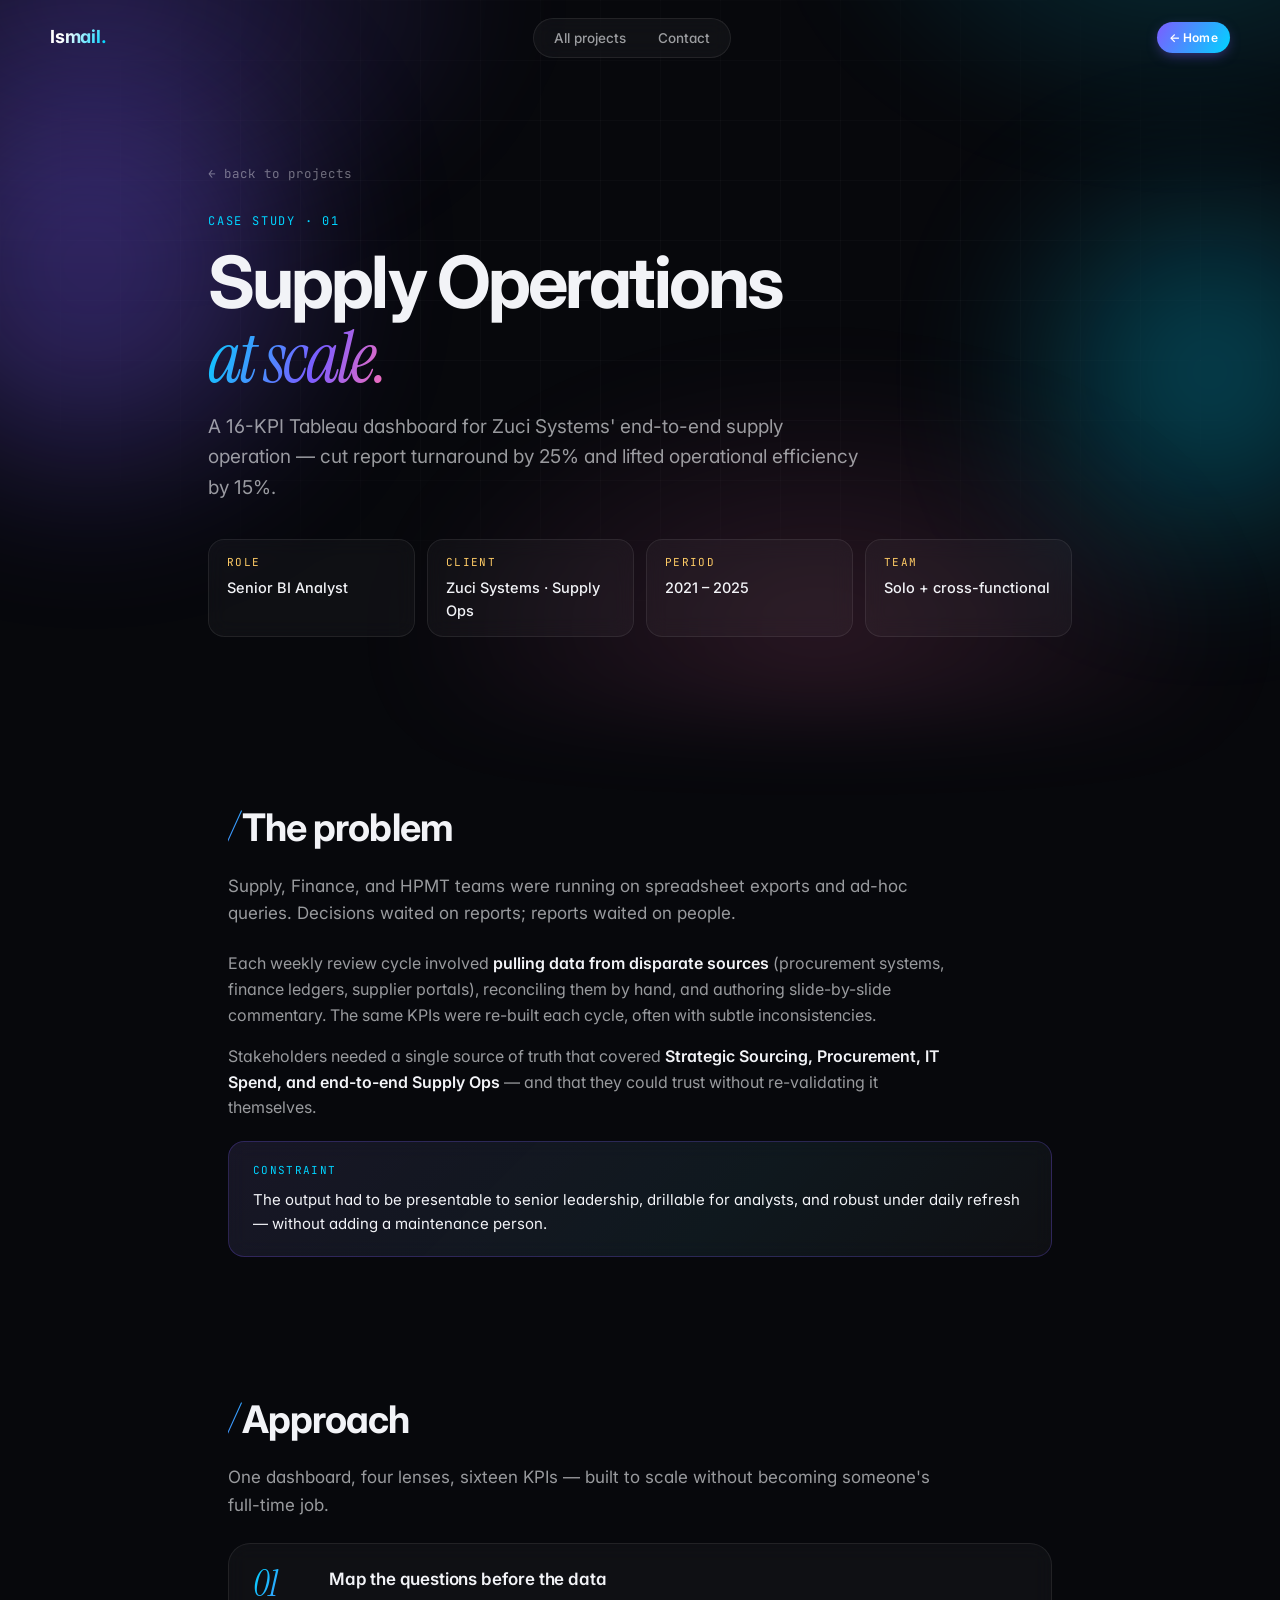
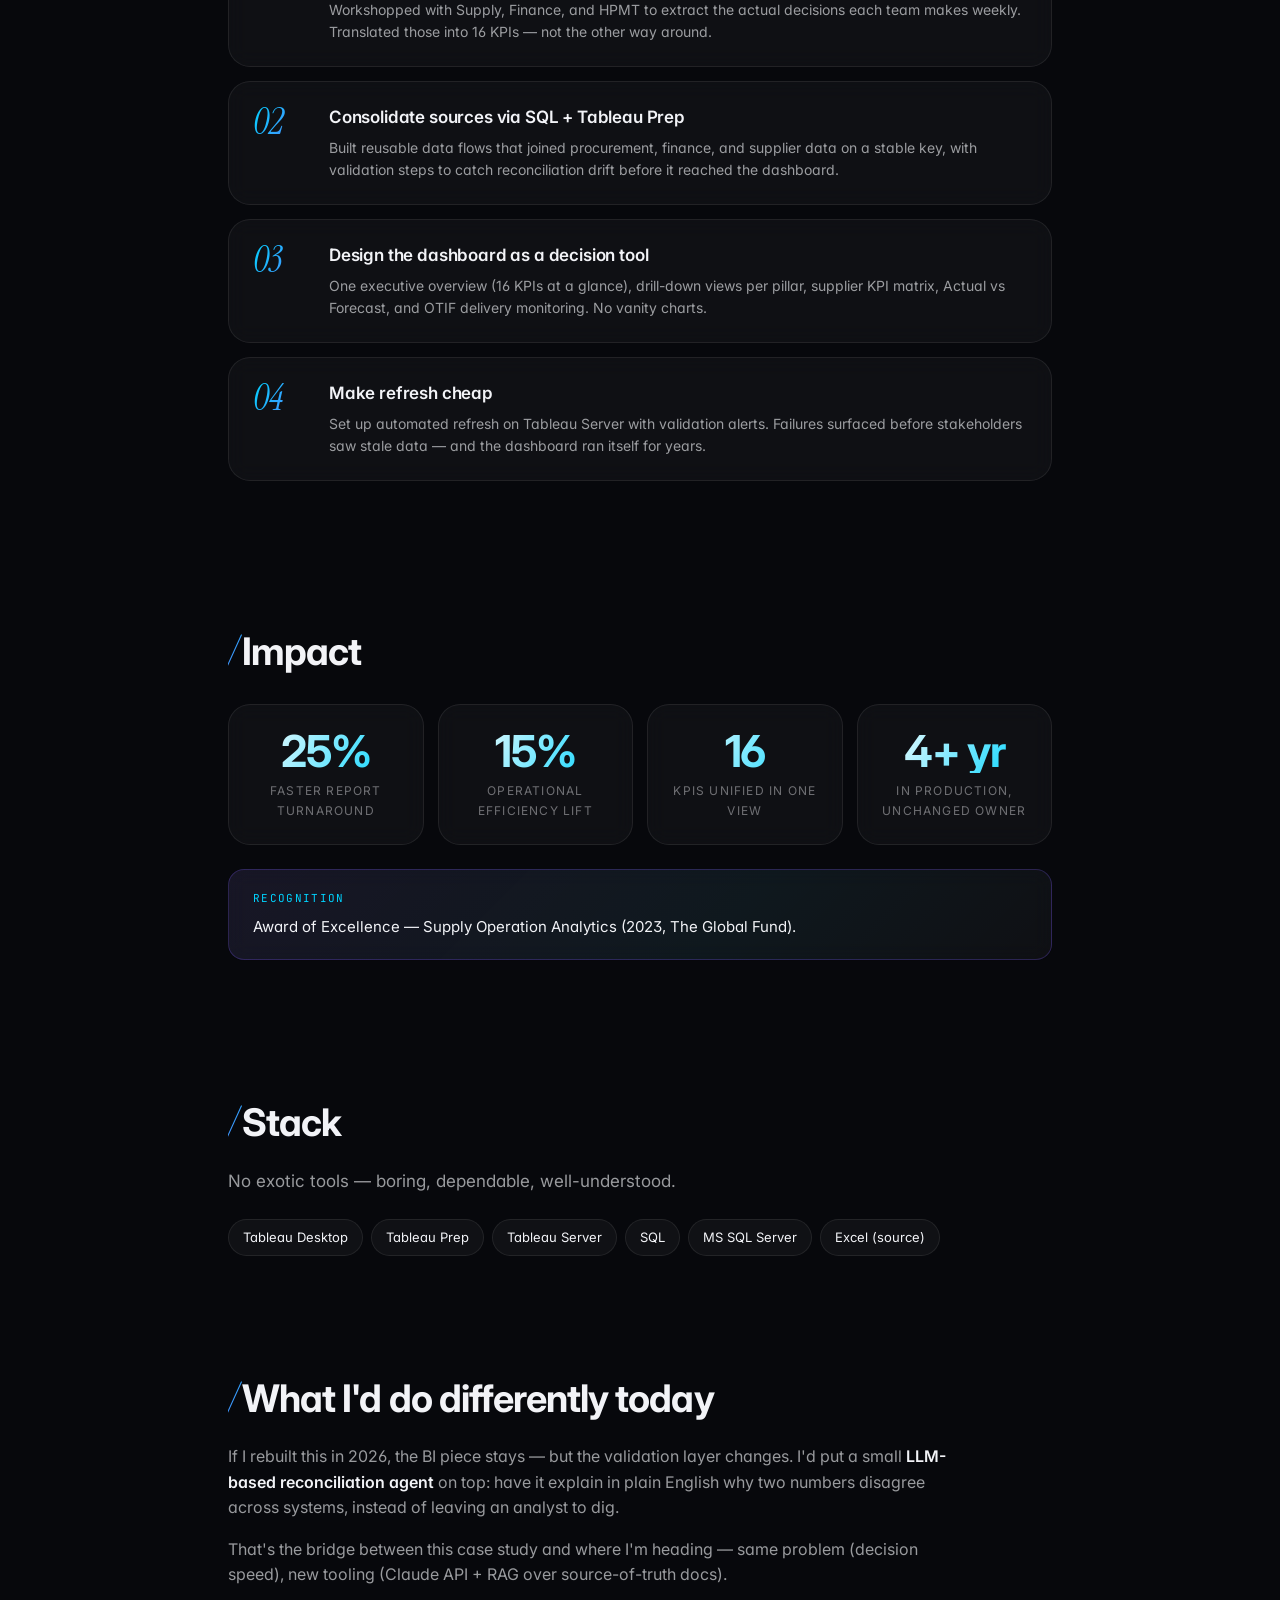
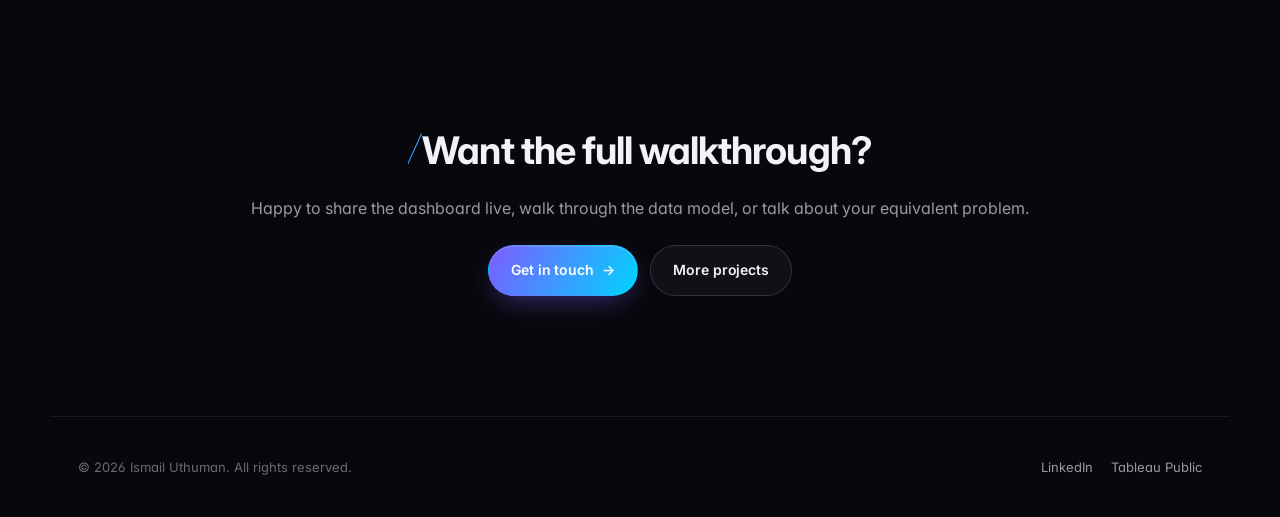
==== case-supply-operations.html @ f7cd4d57 "Reposition as AI Analytics Engineer; add desktop view, AI chat, case study - Dark glass + gradient m" ====
<!DOCTYPE html>
<html lang="en">
<head>
  <meta charset="UTF-8" />
  <meta name="viewport" content="width=device-width, initial-scale=1.0" />
  <title>Case Study — Supply Operations Dashboard · Ismail Uthuman</title>
  <meta name="description" content="How I built a 16-KPI supply operations dashboard that cut report turnaround 25% and lifted operational efficiency 15%." />
  <meta name="theme-color" content="#07080C" />
  <meta property="og:title" content="Case Study — Supply Operations Dashboard" />
  <meta property="og:description" content="16 KPIs · 25% faster reporting · 15% efficiency gain. Tableau + SQL deep dive." />
  <meta property="og:image" content="assets/og.png" />
  <meta name="twitter:card" content="summary_large_image" />
  <meta name="twitter:image" content="assets/og.png" />
  <link rel="preconnect" href="https://fonts.googleapis.com" />
  <link rel="preconnect" href="https://fonts.gstatic.com" crossorigin />
  <link href="https://fonts.googleapis.com/css2?family=Inter:wght@400;500;600;700;800&family=Instrument+Serif:ital@0;1&family=JetBrains+Mono:wght@400;500;600&display=swap" rel="stylesheet" />
  <link rel="stylesheet" href="css/style.css?v=13" />
  <style>
    /* Case-study-specific */
    .cs-hero {
      padding: 160px 28px 80px;
      position: relative;
      overflow: hidden;
    }
    .cs-hero .container { max-width: 920px; }
    .cs-back {
      display: inline-flex; align-items: center; gap: 8px;
      font-family: var(--font-mono);
      font-size: 12.5px;
      color: var(--text-dim);
      margin-bottom: 28px;
      transition: color .2s;
    }
    .cs-back:hover { color: var(--text); }
    .cs-eyebrow {
      font-family: var(--font-mono);
      font-size: 12px;
      color: var(--grad-2);
      letter-spacing: 0.15em;
      text-transform: uppercase;
      margin-bottom: 14px;
    }
    .cs-title {
      font-size: clamp(40px, 6.5vw, 72px);
      font-weight: 700;
      letter-spacing: -0.04em;
      line-height: 1.02;
      margin-bottom: 18px;
    }
    .cs-title .cs-italic {
      font-family: var(--font-display);
      font-style: italic;
      font-weight: 400;
      background: linear-gradient(110deg, var(--grad-2), var(--grad-1) 60%, var(--grad-3));
      -webkit-background-clip: text; background-clip: text;
      color: transparent;
    }
    .cs-tagline {
      font-size: 19px;
      color: var(--text-muted);
      max-width: 660px;
      margin-bottom: 36px;
    }
    .cs-meta {
      display: grid;
      grid-template-columns: repeat(auto-fit, minmax(180px, 1fr));
      gap: 12px;
      margin-bottom: 24px;
    }
    .cs-meta-cell {
      padding: 14px 18px;
      border-radius: var(--r-md);
      background: var(--surface);
      border: 1px solid var(--border);
      backdrop-filter: blur(10px);
    }
    .cs-meta-cell .k {
      font-family: var(--font-mono);
      font-size: 11px;
      color: var(--syn-hash);
      text-transform: uppercase;
      letter-spacing: 0.12em;
      margin-bottom: 4px;
    }
    .cs-meta-cell .v {
      font-size: 14.5px;
      color: var(--text);
      font-weight: 500;
    }

    .cs-section { padding: 56px 0; position: relative; }
    .cs-section .container { max-width: 880px; }

    .cs-h {
      font-size: clamp(26px, 3.5vw, 38px);
      font-weight: 700;
      letter-spacing: -0.025em;
      margin-bottom: 14px;
    }
    .cs-h::before {
      content: "/ ";
      font-family: var(--font-display);
      font-style: italic;
      font-weight: 400;
      background: linear-gradient(120deg, var(--grad-2), var(--grad-1));
      -webkit-background-clip: text; background-clip: text;
      color: transparent;
    }
    .cs-lead {
      font-size: 17px;
      color: var(--text-muted);
      margin-bottom: 24px;
      max-width: 720px;
    }
    .cs-body p {
      font-size: 16px;
      color: var(--text-muted);
      margin-bottom: 16px;
      max-width: 720px;
    }
    .cs-body strong { color: var(--text); font-weight: 600; }

    .cs-callout {
      padding: 20px 24px;
      border-radius: var(--r-md);
      background:
        linear-gradient(135deg, rgba(124,92,255,0.08), rgba(0,212,255,0.04) 60%, transparent),
        var(--surface);
      border: 1px solid rgba(124,92,255,0.25);
      backdrop-filter: blur(10px);
      margin: 20px 0;
      font-size: 15px;
      color: var(--text);
    }
    .cs-callout .lbl {
      font-family: var(--font-mono);
      font-size: 11px;
      color: var(--grad-2);
      text-transform: uppercase;
      letter-spacing: 0.12em;
      margin-bottom: 8px;
      display: block;
    }

    .cs-steps { display: grid; gap: 14px; margin: 20px 0 28px; }
    .cs-step {
      display: grid;
      grid-template-columns: 56px 1fr;
      gap: 20px;
      padding: 22px 24px;
      border-radius: var(--r-lg);
      background: var(--surface);
      border: 1px solid var(--border);
      backdrop-filter: blur(10px);
    }
    .cs-step-num {
      font-family: var(--font-display);
      font-style: italic;
      font-size: 36px;
      line-height: 1;
      background: linear-gradient(120deg, var(--grad-2), var(--grad-1));
      -webkit-background-clip: text; background-clip: text;
      color: transparent;
      letter-spacing: -0.02em;
    }
    .cs-step h3 {
      font-size: 17px;
      font-weight: 600;
      letter-spacing: -0.01em;
      margin-bottom: 6px;
      color: var(--text);
    }
    .cs-step p {
      font-size: 14px;
      color: var(--text-muted);
      margin: 0;
    }

    .cs-impact {
      display: grid;
      grid-template-columns: repeat(auto-fit, minmax(180px, 1fr));
      gap: 14px;
      margin: 22px 0 8px;
    }
    .cs-impact-card {
      padding: 24px 22px;
      border-radius: var(--r-lg);
      background: var(--surface);
      border: 1px solid var(--border);
      backdrop-filter: blur(10px);
      text-align: center;
    }
    .cs-impact-num {
      font-size: 44px;
      font-weight: 700;
      letter-spacing: -0.03em;
      background: linear-gradient(120deg, #fff, var(--grad-2));
      -webkit-background-clip: text; background-clip: text;
      color: transparent;
      line-height: 1;
    }
    .cs-impact-label {
      font-size: 12px;
      color: var(--text-dim);
      text-transform: uppercase;
      letter-spacing: 0.1em;
      margin-top: 8px;
    }

    .cs-stack {
      display: flex; flex-wrap: wrap; gap: 8px;
      margin-top: 16px;
    }
    .cs-stack .tag {
      padding: 7px 14px;
      border-radius: 999px;
      background: rgba(255,255,255,0.04);
      border: 1px solid var(--border);
      font-size: 13px;
      color: var(--text);
    }

    .cs-cta {
      padding: 60px 0 120px;
      text-align: center;
    }
    .cs-cta .cs-h { margin-bottom: 14px; }
    .cs-cta p { color: var(--text-muted); margin-bottom: 24px; }
    .cs-cta .btn-row { display: inline-flex; gap: 12px; flex-wrap: wrap; justify-content: center; }

    /* placeholder note styling */
    .cs-note {
      font-family: var(--font-mono);
      font-size: 11.5px;
      color: var(--text-dim);
      padding: 8px 12px;
      border-left: 2px solid var(--syn-hash);
      background: rgba(255, 184, 107, 0.04);
      margin: 12px 0;
    }
    .cs-note::before { content: "// "; color: var(--syn-hash); }

    @media (max-width: 700px) {
      .cs-hero { padding: 120px 20px 60px; }
      .cs-step { grid-template-columns: 1fr; gap: 8px; }
      .cs-step-num { font-size: 28px; }
    }
  </style>
</head>
<body>

  <!-- NAV (slim, reused from main style) -->
  <header>
    <nav>
      <div class="logo">Ismail.</div>
      <ul class="nav-links">
        <li><a href="index.html#projects">All projects</a></li>
        <li><a href="index.html#contact">Contact</a></li>
      </ul>
      <div class="nav-right">
        <a class="lang-btn active" href="index.html" style="text-decoration:none;">← Home</a>
      </div>
    </nav>
  </header>

  <!-- HERO -->
  <section class="cs-hero">
    <div class="hero-orb hero-orb--1" style="top:10%; left:-100px; width:380px; height:380px; opacity:0.35;"></div>
    <div class="hero-orb hero-orb--2" style="top:30%; right:-80px; width:300px; height:300px; opacity:0.30;"></div>

    <div class="container">
      <a href="index.html#projects" class="cs-back">← back to projects</a>
      <div class="cs-eyebrow">Case Study · 01</div>
      <h1 class="cs-title">Supply Operations<br/><span class="cs-italic">at scale.</span></h1>
      <p class="cs-tagline">A 16-KPI Tableau dashboard for Zuci Systems' end-to-end supply operation — cut report turnaround by 25% and lifted operational efficiency by 15%.</p>

      <div class="cs-meta">
        <div class="cs-meta-cell"><div class="k">Role</div><div class="v">Senior BI Analyst</div></div>
        <div class="cs-meta-cell"><div class="k">Client</div><div class="v">Zuci Systems · Supply Ops</div></div>
        <div class="cs-meta-cell"><div class="k">Period</div><div class="v">2021 – 2025</div></div>
        <div class="cs-meta-cell"><div class="k">Team</div><div class="v">Solo + cross-functional</div></div>
      </div>
    </div>
  </section>

  <!-- CONTEXT -->
  <section class="cs-section">
    <div class="container">
      <h2 class="cs-h">The problem</h2>
      <p class="cs-lead">Supply, Finance, and HPMT teams were running on spreadsheet exports and ad-hoc queries. Decisions waited on reports; reports waited on people.</p>
      <div class="cs-body">
        <p>Each weekly review cycle involved <strong>pulling data from disparate sources</strong> (procurement systems, finance ledgers, supplier portals), reconciling them by hand, and authoring slide-by-slide commentary. The same KPIs were re-built each cycle, often with subtle inconsistencies.</p>
        <p>Stakeholders needed a single source of truth that covered <strong>Strategic Sourcing, Procurement, IT Spend, and end-to-end Supply Ops</strong> — and that they could trust without re-validating it themselves.</p>
        <div class="cs-callout">
          <span class="lbl">Constraint</span>
          The output had to be presentable to senior leadership, drillable for analysts, and robust under daily refresh — without adding a maintenance person.
        </div>
      </div>
    </div>
  </section>

  <!-- APPROACH -->
  <section class="cs-section">
    <div class="container">
      <h2 class="cs-h">Approach</h2>
      <p class="cs-lead">One dashboard, four lenses, sixteen KPIs — built to scale without becoming someone's full-time job.</p>

      <div class="cs-steps">
        <div class="cs-step">
          <div class="cs-step-num">01</div>
          <div>
            <h3>Map the questions before the data</h3>
            <p>Workshopped with Supply, Finance, and HPMT to extract the actual decisions each team makes weekly. Translated those into 16 KPIs — not the other way around.</p>
          </div>
        </div>
        <div class="cs-step">
          <div class="cs-step-num">02</div>
          <div>
            <h3>Consolidate sources via SQL + Tableau Prep</h3>
            <p>Built reusable data flows that joined procurement, finance, and supplier data on a stable key, with validation steps to catch reconciliation drift before it reached the dashboard.</p>
          </div>
        </div>
        <div class="cs-step">
          <div class="cs-step-num">03</div>
          <div>
            <h3>Design the dashboard as a decision tool</h3>
            <p>One executive overview (16 KPIs at a glance), drill-down views per pillar, supplier KPI matrix, Actual vs Forecast, and OTIF delivery monitoring. No vanity charts.</p>
          </div>
        </div>
        <div class="cs-step">
          <div class="cs-step-num">04</div>
          <div>
            <h3>Make refresh cheap</h3>
            <p>Set up automated refresh on Tableau Server with validation alerts. Failures surfaced before stakeholders saw stale data — and the dashboard ran itself for years.</p>
          </div>
        </div>
      </div>
    </div>
  </section>

  <!-- IMPACT -->
  <section class="cs-section">
    <div class="container">
      <h2 class="cs-h">Impact</h2>
      <div class="cs-impact">
        <div class="cs-impact-card">
          <div class="cs-impact-num">25%</div>
          <div class="cs-impact-label">Faster report turnaround</div>
        </div>
        <div class="cs-impact-card">
          <div class="cs-impact-num">15%</div>
          <div class="cs-impact-label">Operational efficiency lift</div>
        </div>
        <div class="cs-impact-card">
          <div class="cs-impact-num">16</div>
          <div class="cs-impact-label">KPIs unified in one view</div>
        </div>
        <div class="cs-impact-card">
          <div class="cs-impact-num">4+ yr</div>
          <div class="cs-impact-label">In production, unchanged owner</div>
        </div>
      </div>

      <div class="cs-callout" style="margin-top: 24px;">
        <span class="lbl">Recognition</span>
        Award of Excellence — Supply Operation Analytics (2023, The Global Fund).
      </div>
    </div>
  </section>

  <!-- STACK -->
  <section class="cs-section">
    <div class="container">
      <h2 class="cs-h">Stack</h2>
      <p class="cs-lead">No exotic tools — boring, dependable, well-understood.</p>
      <div class="cs-stack">
        <span class="tag">Tableau Desktop</span>
        <span class="tag">Tableau Prep</span>
        <span class="tag">Tableau Server</span>
        <span class="tag">SQL</span>
        <span class="tag">MS SQL Server</span>
        <span class="tag">Excel (source)</span>
      </div>
    </div>
  </section>

  <!-- REFLECTION -->
  <section class="cs-section">
    <div class="container">
      <h2 class="cs-h">What I'd do differently today</h2>
      <div class="cs-body">
        <p>If I rebuilt this in 2026, the BI piece stays — but the validation layer changes. I'd put a small <strong>LLM-based reconciliation agent</strong> on top: have it explain in plain English why two numbers disagree across systems, instead of leaving an analyst to dig.</p>
        <p>That's the bridge between this case study and where I'm heading — same problem (decision speed), new tooling (Claude API + RAG over source-of-truth docs).</p>
      </div>
    </div>
  </section>

  <!-- CTA -->
  <section class="cs-cta">
    <div class="container">
      <h2 class="cs-h">Want the full walkthrough?</h2>
      <p>Happy to share the dashboard live, walk through the data model, or talk about your equivalent problem.</p>
      <div class="btn-row">
        <a href="index.html#contact" class="btn">Get in touch <span class="btn-arrow">→</span></a>
        <a href="index.html#projects" class="btn btn-outline">More projects</a>
      </div>
    </div>
  </section>

  <footer>
    <p>© 2026 Ismail Uthuman. All rights reserved.</p>
    <div class="social-links">
      <a href="https://www.linkedin.com/in/isma96u/" target="_blank" rel="noopener">LinkedIn</a>
      <a href="https://public.tableau.com/app/profile/ismail4056" target="_blank" rel="noopener">Tableau Public</a>
    </div>
  </footer>

</body>
</html>
---- css/style.css ----
/* ============================================================
   Ismail Uthuman — Portfolio
   Dark glass + gradient mesh · premium · AI-focused
   ============================================================ */

:root {
  --font-mono: 'JetBrains Mono', ui-monospace, SFMono-Regular, Menlo, monospace;

  /* syntax */
  --syn-key:    #FFB86B;   /* commit, "key" */
  --syn-hash:   #FFCC66;   /* commit hash */
  --syn-branch: #7C5CFF;
  --syn-string: #6DE6B5;
  --syn-meta:   #00D4FF;
  --syn-punc:   rgba(242,243,247,0.45);

  /* surfaces */
  --bg:           #07080C;
  --bg-2:         #0B0D14;
  --surface:      rgba(255,255,255,0.035);
  --surface-2:    rgba(255,255,255,0.06);
  --border:       rgba(255,255,255,0.08);
  --border-2:     rgba(255,255,255,0.14);

  /* text */
  --text:         #F2F3F7;
  --text-muted:   rgba(242,243,247,0.62);
  --text-dim:     rgba(242,243,247,0.42);

  /* accents (AI gradient) */
  --grad-1:       #7C5CFF;
  --grad-2:       #00D4FF;
  --grad-3:       #FF6FB5;
  --accent:       #8B7BFF;
  --accent-soft:  rgba(139,123,255,0.16);

  /* shape */
  --r-sm: 10px;
  --r-md: 16px;
  --r-lg: 22px;
  --r-xl: 32px;

  --max: 1180px;

  --font-sans: 'Inter', system-ui, -apple-system, Segoe UI, Roboto, sans-serif;
  --font-display: 'Instrument Serif', 'Times New Roman', serif;

  --shadow-glow: 0 0 0 1px rgba(255,255,255,0.04), 0 30px 80px -30px rgba(124,92,255,0.25);
}

* { box-sizing: border-box; margin: 0; padding: 0; }

html { scroll-behavior: smooth; }

body {
  font-family: var(--font-sans);
  background: var(--bg);
  color: var(--text);
  line-height: 1.6;
  -webkit-font-smoothing: antialiased;
  -moz-osx-font-smoothing: grayscale;
  overflow-x: hidden;
  font-feature-settings: "cv11", "ss01";
}

/* page-wide gradient mesh background */
body::before {
  content: "";
  position: fixed; inset: -20% -20% auto -20%;
  height: 100vh;
  background:
    radial-gradient(40% 50% at 20% 20%, rgba(124,92,255,0.25), transparent 60%),
    radial-gradient(35% 45% at 80% 10%, rgba(0,212,255,0.18), transparent 60%),
    radial-gradient(40% 50% at 60% 90%, rgba(255,111,181,0.14), transparent 60%);
  filter: blur(40px);
  pointer-events: none;
  z-index: 0;
}

body::after {
  content: "";
  position: fixed; inset: 0;
  background-image:
    linear-gradient(rgba(255,255,255,0.025) 1px, transparent 1px),
    linear-gradient(90deg, rgba(255,255,255,0.025) 1px, transparent 1px);
  background-size: 60px 60px;
  mask-image: radial-gradient(ellipse 80% 60% at 50% 30%, #000 30%, transparent 75%);
  -webkit-mask-image: radial-gradient(ellipse 80% 60% at 50% 30%, #000 30%, transparent 75%);
  pointer-events: none;
  z-index: 0;
}

img { max-width: 100%; display: block; }
a { color: inherit; text-decoration: none; }

.container {
  max-width: var(--max);
  margin: 0 auto;
  padding: 0 28px;
  position: relative;
  z-index: 1;
}

/* ============================================================
   NAV
   ============================================================ */
header {
  position: fixed; top: 0; left: 0; right: 0;
  z-index: 100;
  padding: 18px 28px;
  transition: padding .25s ease, background .25s ease, backdrop-filter .25s ease;
}
header.scrolled {
  padding: 12px 28px;
  background: rgba(7,8,12,0.65);
  backdrop-filter: blur(14px) saturate(140%);
  -webkit-backdrop-filter: blur(14px) saturate(140%);
  border-bottom: 1px solid var(--border);
}

nav {
  max-width: var(--max);
  margin: 0 auto;
  display: flex; align-items: center; justify-content: space-between;
}

.logo {
  font-size: 18px;
  font-weight: 700;
  letter-spacing: -0.01em;
  background: linear-gradient(120deg, #fff 30%, var(--grad-2) 90%);
  -webkit-background-clip: text; background-clip: text;
  color: transparent;
}

.nav-links {
  list-style: none;
  display: flex; gap: 4px;
  background: rgba(255,255,255,0.04);
  border: 1px solid var(--border);
  border-radius: 999px;
  padding: 6px;
  backdrop-filter: blur(10px);
  -webkit-backdrop-filter: blur(10px);
}
.nav-links a {
  font-size: 13.5px;
  font-weight: 500;
  color: var(--text-muted);
  padding: 8px 14px;
  border-radius: 999px;
  transition: color .2s ease, background .2s ease;
}
.nav-links a:hover { color: var(--text); }
.nav-links a.active {
  color: var(--text);
  background: rgba(255,255,255,0.07);
}

.menu-toggle {
  display: none;
  background: transparent;
  border: 1px solid var(--border);
  color: var(--text);
  font-size: 18px;
  width: 40px; height: 40px;
  border-radius: 10px;
  cursor: pointer;
}

.nav-right {
  display: flex; align-items: center; gap: 10px;
}
.lang-toggle {
  display: inline-flex;
  padding: 4px;
  background: rgba(255,255,255,0.04);
  border: 1px solid var(--border);
  border-radius: 999px;
  backdrop-filter: blur(10px);
  -webkit-backdrop-filter: blur(10px);
}
.lang-btn {
  border: 0;
  background: transparent;
  color: var(--text-muted);
  font: inherit;
  font-size: 12px;
  font-weight: 600;
  letter-spacing: 0.02em;
  padding: 6px 12px;
  border-radius: 999px;
  cursor: pointer;
  transition: color .2s ease, background .2s ease;
}
.lang-btn:hover { color: var(--text); }
.lang-btn.active {
  color: #fff;
  background: linear-gradient(120deg, var(--grad-1), var(--grad-2));
  box-shadow: 0 4px 14px -4px rgba(124,92,255,0.6);
}
.lang-btn[lang="ta"] { font-size: 14px; }

html[lang="ta"] body {
  font-feature-settings: normal;
}
html[lang="ta"] #hero h1 {
  letter-spacing: -0.02em;
  line-height: 1.05;
}

/* ============================================================
   BUTTONS
   ============================================================ */
.btn {
  display: inline-flex; align-items: center; gap: 8px;
  padding: 13px 22px;
  border-radius: 999px;
  font-size: 14px;
  font-weight: 600;
  letter-spacing: -0.005em;
  cursor: pointer;
  border: 1px solid transparent;
  transition: transform .2s ease, box-shadow .25s ease, background .2s ease, border-color .2s ease;
  background: linear-gradient(120deg, var(--grad-1), var(--grad-2));
  color: #fff;
  box-shadow: 0 10px 30px -10px rgba(124,92,255,0.55), inset 0 1px 0 rgba(255,255,255,0.2);
}
.btn:hover {
  transform: translateY(-1px);
  box-shadow: 0 14px 40px -10px rgba(124,92,255,0.75), inset 0 1px 0 rgba(255,255,255,0.25);
}
.btn-arrow { transition: transform .2s ease; display: inline-block; }
.btn:hover .btn-arrow { transform: translateX(3px); }

.btn-outline {
  background: rgba(255,255,255,0.04);
  border: 1px solid var(--border-2);
  color: var(--text);
  box-shadow: none;
}
.btn-outline:hover {
  background: rgba(255,255,255,0.08);
  border-color: rgba(255,255,255,0.22);
}

.btn-sm { padding: 9px 14px; font-size: 12.5px; }

.btn-desktop {
  background:
    linear-gradient(135deg, rgba(124,92,255,0.10), rgba(0,212,255,0.06)),
    rgba(11,13,20,0.6);
  border: 1px solid rgba(124,92,255,0.35);
  color: var(--text);
  font-family: var(--font-mono);
  font-size: 12.5px;
  letter-spacing: 0;
  box-shadow: 0 10px 30px -14px rgba(124,92,255,0.5), inset 0 1px 0 rgba(255,255,255,0.08);
  position: relative;
}
.btn-desktop:hover {
  border-color: var(--grad-2);
  background:
    linear-gradient(135deg, rgba(124,92,255,0.18), rgba(0,212,255,0.10)),
    rgba(11,13,20,0.6);
  box-shadow: 0 14px 36px -10px rgba(0,212,255,0.45), inset 0 1px 0 rgba(255,255,255,0.10);
}
.btn-desktop-icon {
  display: inline-grid; place-items: center;
  width: 18px; height: 18px;
  border-radius: 4px;
  background: linear-gradient(135deg, var(--grad-1), var(--grad-2));
  color: #fff;
  font-size: 10px;
  line-height: 1;
}

/* ============================================================
   HERO
   ============================================================ */
#hero {
  position: relative;
  min-height: 100vh;
  display: flex; align-items: center; justify-content: center;
  padding: 120px 28px 80px;
  overflow: hidden;
}

.hero-orb {
  position: absolute;
  border-radius: 50%;
  filter: blur(90px);
  opacity: 0.55;
  pointer-events: none;
  z-index: 0;
  animation: float 14s ease-in-out infinite;
}
.hero-orb--1 { width: 460px; height: 460px; top: 8%;  left: -120px; background: var(--grad-1); }
.hero-orb--2 { width: 380px; height: 380px; top: 30%; right: -100px; background: var(--grad-2); animation-delay: -5s; }
.hero-orb--3 { width: 320px; height: 320px; bottom: 5%; left: 40%; background: var(--grad-3); animation-delay: -9s; }

@keyframes float {
  0%, 100% { transform: translate(0,0) scale(1); }
  50%      { transform: translate(30px, -30px) scale(1.05); }
}

.hero-content {
  position: relative;
  z-index: 2;
  max-width: 880px;
  text-align: center;
}

.hero-badge {
  display: inline-flex; align-items: center; gap: 10px;
  padding: 8px 16px 8px 12px;
  border-radius: 999px;
  background: rgba(255,255,255,0.04);
  border: 1px solid var(--border);
  backdrop-filter: blur(10px);
  -webkit-backdrop-filter: blur(10px);
  font-size: 12.5px;
  color: var(--text-muted);
  font-weight: 500;
  margin-bottom: 28px;
}
.hero-badge-dot {
  width: 7px; height: 7px;
  background: #22ff8c;
  border-radius: 50%;
  box-shadow: 0 0 0 4px rgba(34,255,140,0.15), 0 0 12px rgba(34,255,140,0.7);
  animation: pulse 2s ease-in-out infinite;
}
@keyframes pulse {
  0%,100% { opacity: 1; }
  50%     { opacity: 0.5; }
}

.hero-greeting {
  font-size: 15px;
  color: var(--text-muted);
  margin-bottom: 14px;
  letter-spacing: -0.005em;
}

#hero h1 {
  font-size: clamp(48px, 9vw, 108px);
  line-height: 0.98;
  font-weight: 700;
  letter-spacing: -0.045em;
  margin-bottom: 26px;
}
.hero-accent {
  font-family: var(--font-display);
  font-style: italic;
  font-weight: 400;
  background: linear-gradient(110deg, var(--grad-2) 0%, var(--grad-1) 50%, var(--grad-3) 100%);
  -webkit-background-clip: text; background-clip: text;
  color: transparent;
  letter-spacing: -0.02em;
}

.hero-tagline {
  font-size: clamp(16px, 1.9vw, 20px);
  color: var(--text-muted);
  margin-bottom: 12px;
  font-weight: 400;
}
.typewriter {
  color: var(--text);
  font-weight: 600;
  border-right: 2px solid var(--grad-2);
  padding-right: 4px;
  animation: caret 0.9s steps(1) infinite;
}
@keyframes caret { 50% { border-color: transparent; } }

.hero-sub {
  font-size: 15px;
  color: var(--text-dim);
  max-width: 580px;
  margin: 0 auto 36px;
}

.hero-btns {
  display: flex; gap: 12px; justify-content: center; flex-wrap: wrap;
}

/* Floating data cards */
.float-card {
  position: absolute;
  z-index: 1;
  padding: 14px 18px;
  border-radius: var(--r-md);
  background: rgba(255,255,255,0.045);
  border: 1px solid var(--border);
  backdrop-filter: blur(14px) saturate(140%);
  -webkit-backdrop-filter: blur(14px) saturate(140%);
  box-shadow: 0 20px 50px -20px rgba(0,0,0,0.6);
  animation: floatCard 8s ease-in-out infinite;
}
.float-card-label {
  font-size: 11px;
  color: var(--text-dim);
  text-transform: uppercase;
  letter-spacing: 0.08em;
  margin-bottom: 4px;
}
.float-card-value {
  font-size: 18px;
  font-weight: 700;
  letter-spacing: -0.01em;
  background: linear-gradient(120deg, #fff, var(--grad-2));
  -webkit-background-clip: text; background-clip: text;
  color: transparent;
}
.float-card--tl { top: 14%;  left: 6%;  animation-delay: 0s; }
.float-card--tr { top: 16%;  right: 6%; animation-delay: -2s; }
.float-card--bl { bottom: 14%; left: 8%; animation-delay: -4s; }
.float-card--br { bottom: 16%; right: 8%; animation-delay: -6s; }

@keyframes floatCard {
  0%,100% { transform: translateY(0); }
  50%     { transform: translateY(-10px); }
}

.scroll-indicator {
  position: absolute;
  bottom: 32px; left: 50%;
  transform: translateX(-50%);
  font-size: 11px;
  color: var(--text-dim);
  letter-spacing: 0.2em;
  text-transform: uppercase;
  z-index: 2;
}
.scroll-indicator::after {
  content: ""; display: block;
  width: 1px; height: 28px;
  margin: 10px auto 0;
  background: linear-gradient(to bottom, var(--text-dim), transparent);
  animation: scrollLine 2s ease-in-out infinite;
}
@keyframes scrollLine {
  0%,100% { transform: scaleY(0.6); opacity: 0.4; }
  50%     { transform: scaleY(1);   opacity: 1; }
}

/* ============================================================
   SECTIONS
   ============================================================ */
section { padding: 120px 0; position: relative; z-index: 1; }
#hero { padding: 120px 28px 80px; }

.section-title {
  font-size: clamp(32px, 4.5vw, 52px);
  font-weight: 700;
  letter-spacing: -0.035em;
  margin-bottom: 56px;
  text-align: center;
}
.section-title::before {
  content: "/ ";
  font-family: var(--font-display);
  font-style: italic;
  font-weight: 400;
  background: linear-gradient(120deg, var(--grad-2), var(--grad-1));
  -webkit-background-clip: text; background-clip: text;
  color: transparent;
}

.sub-heading {
  font-size: 13px;
  font-weight: 600;
  text-transform: uppercase;
  letter-spacing: 0.15em;
  color: var(--text-muted);
  margin-bottom: 20px;
}

/* ============================================================
   ABOUT
   ============================================================ */
.about-grid {
  display: grid;
  grid-template-columns: 320px 1fr;
  gap: 60px;
  align-items: center;
}
.about-img {
  position: relative;
  border-radius: var(--r-lg);
  overflow: hidden;
  aspect-ratio: 1/1;
  border: 1px solid var(--border-2);
  box-shadow: var(--shadow-glow);
}
.about-img::after {
  content: "";
  position: absolute; inset: 0;
  background: linear-gradient(180deg, transparent 60%, rgba(7,8,12,0.6));
  pointer-events: none;
}
.about-img img { width: 100%; height: 100%; object-fit: cover; }

.about-text p {
  font-size: 17px;
  color: var(--text-muted);
  margin-bottom: 18px;
}
.about-text strong { color: var(--text); font-weight: 600; }

.about-stats {
  display: grid;
  grid-template-columns: repeat(3, 1fr);
  gap: 16px;
  margin-top: 32px;
}
.stat {
  padding: 22px 18px;
  border-radius: var(--r-md);
  background: var(--surface);
  border: 1px solid var(--border);
  backdrop-filter: blur(10px);
  -webkit-backdrop-filter: blur(10px);
  text-align: center;
  transition: transform .2s ease, border-color .2s ease, background .2s ease;
}
.stat:hover { transform: translateY(-2px); border-color: var(--border-2); background: var(--surface-2); }
.stat-num {
  display: block;
  font-size: 30px;
  font-weight: 700;
  letter-spacing: -0.02em;
  background: linear-gradient(120deg, #fff, var(--grad-2));
  -webkit-background-clip: text; background-clip: text;
  color: transparent;
}
.stat-label {
  display: block;
  font-size: 12px;
  color: var(--text-dim);
  text-transform: uppercase;
  letter-spacing: 0.08em;
  margin-top: 6px;
}

/* ============================================================
   SKILLS
   ============================================================ */
.skills-categories {
  display: grid;
  gap: 24px;
}
.skill-group {
  padding: 28px 28px 24px;
  border-radius: var(--r-lg);
  background: var(--surface);
  border: 1px solid var(--border);
  backdrop-filter: blur(12px);
  -webkit-backdrop-filter: blur(12px);
}
.skill-group--ai {
  background:
    linear-gradient(135deg, rgba(124,92,255,0.10), rgba(0,212,255,0.06) 60%, transparent 100%),
    var(--surface);
  border-color: rgba(124,92,255,0.25);
  box-shadow: 0 20px 60px -30px rgba(124,92,255,0.45);
}
.skill-group--ai .skill-group-title::after {
  content: "new";
  display: inline-block;
  margin-left: 10px;
  font-size: 10px;
  font-weight: 600;
  text-transform: uppercase;
  letter-spacing: 0.1em;
  padding: 3px 8px;
  border-radius: 999px;
  background: linear-gradient(120deg, var(--grad-1), var(--grad-2));
  color: #fff;
  vertical-align: middle;
}
.skill-group-title {
  font-size: 13px;
  font-weight: 600;
  text-transform: uppercase;
  letter-spacing: 0.15em;
  color: var(--text-muted);
  margin-bottom: 18px;
}
.skills-grid {
  display: flex; flex-wrap: wrap; gap: 10px;
}
.skill-card {
  padding: 10px 16px;
  border-radius: 999px;
  background: rgba(255,255,255,0.04);
  border: 1px solid var(--border);
  font-size: 13.5px;
  font-weight: 500;
  color: var(--text);
  transition: transform .15s ease, border-color .2s ease, background .2s ease;
}
.skill-card:hover {
  transform: translateY(-2px);
  border-color: var(--border-2);
  background: rgba(255,255,255,0.07);
}

/* ============================================================
   EXPERIENCE (timeline)
   ============================================================ */
.timeline {
  position: relative;
  padding-left: 32px;
  max-width: 880px;
  margin: 0 auto;
}
.timeline::before {
  content: "";
  position: absolute;
  left: 7px; top: 8px; bottom: 8px;
  width: 1px;
  background: linear-gradient(to bottom, transparent, var(--border-2) 10%, var(--border-2) 90%, transparent);
}
.timeline-item {
  position: relative;
  margin-bottom: 36px;
}
.timeline-item:last-child { margin-bottom: 0; }

.timeline-dot {
  position: absolute;
  left: -32px; top: 10px;
  width: 15px; height: 15px;
  border-radius: 50%;
  background: var(--bg);
  border: 2px solid var(--grad-1);
  box-shadow: 0 0 0 4px rgba(124,92,255,0.12), 0 0 18px rgba(124,92,255,0.5);
}

.timeline-content {
  padding: 26px 28px;
  border-radius: var(--r-lg);
  background: var(--surface);
  border: 1px solid var(--border);
  backdrop-filter: blur(12px);
  -webkit-backdrop-filter: blur(12px);
  transition: border-color .2s ease, transform .2s ease;
}
.timeline-content:hover {
  border-color: var(--border-2);
  transform: translateY(-2px);
}
.timeline-header {
  display: flex; justify-content: space-between; align-items: baseline;
  flex-wrap: wrap; gap: 10px;
  margin-bottom: 4px;
}
.timeline-header h3 {
  font-size: 18px;
  font-weight: 600;
  letter-spacing: -0.01em;
}
.timeline-date {
  font-size: 12.5px;
  color: var(--text-dim);
  font-variant-numeric: tabular-nums;
}
.timeline-company {
  font-size: 13.5px;
  color: var(--grad-2);
  margin-bottom: 14px;
  font-weight: 500;
}
.timeline-content ul {
  padding-left: 18px;
  color: var(--text-muted);
  font-size: 14.5px;
}
.timeline-content li { margin-bottom: 6px; }
.timeline-content li::marker { color: var(--accent); }
.timeline-content strong { color: var(--text); font-weight: 600; }

/* ============================================================
   PROJECTS
   ============================================================ */
.projects-grid {
  display: grid;
  grid-template-columns: repeat(auto-fit, minmax(320px, 1fr));
  gap: 22px;
}
.project-card {
  border-radius: var(--r-lg);
  background: var(--surface);
  border: 1px solid var(--border);
  overflow: hidden;
  backdrop-filter: blur(12px);
  -webkit-backdrop-filter: blur(12px);
  transition: transform .25s ease, border-color .2s ease, box-shadow .25s ease;
  display: flex; flex-direction: column;
}
.project-card:hover {
  transform: translateY(-4px);
  border-color: var(--border-2);
  box-shadow: 0 30px 60px -30px rgba(0,0,0,0.7), 0 0 0 1px rgba(124,92,255,0.18);
}
.project-banner {
  height: 130px;
  position: relative;
  display: flex; align-items: center; justify-content: center;
  overflow: hidden;
}
.project-banner::before {
  content: ""; position: absolute; inset: 0;
  background:
    radial-gradient(60% 100% at 50% 0%, rgba(255,255,255,0.18), transparent 70%),
    var(--banner-grad, linear-gradient(135deg, #7C5CFF, #00D4FF));
}
.project-banner::after {
  content: ""; position: absolute; inset: 0;
  background-image:
    linear-gradient(rgba(255,255,255,0.08) 1px, transparent 1px),
    linear-gradient(90deg, rgba(255,255,255,0.08) 1px, transparent 1px);
  background-size: 24px 24px;
  mask-image: linear-gradient(180deg, #000 30%, transparent);
  -webkit-mask-image: linear-gradient(180deg, #000 30%, transparent);
}
.project-banner--supply    { --banner-grad: linear-gradient(135deg, #6E4DFF, #00B4FF); }
.project-banner--health    { --banner-grad: linear-gradient(135deg, #00D4FF, #00FFA3); }
.project-banner--cx        { --banner-grad: linear-gradient(135deg, #FF6FB5, #7C5CFF); }
.project-banner--taxi      { --banner-grad: linear-gradient(135deg, #FFB347, #FF6FB5); }
.project-banner--happiness { --banner-grad: linear-gradient(135deg, #00FFA3, #7C5CFF); }

.project-num {
  position: absolute;
  top: 14px; left: 18px;
  font-family: var(--font-display);
  font-style: italic;
  font-size: 18px;
  color: rgba(255,255,255,0.75);
  letter-spacing: 0.04em;
}
.project-icon {
  font-size: 48px;
  position: relative;
  z-index: 1;
  filter: drop-shadow(0 8px 20px rgba(0,0,0,0.35));
}

.project-body {
  padding: 22px 24px 24px;
  flex: 1;
  display: flex; flex-direction: column;
}
.project-meta {
  display: flex; gap: 8px; align-items: center;
  margin-bottom: 12px;
  flex-wrap: wrap;
}
.project-tool {
  font-size: 11.5px;
  color: var(--text-muted);
  text-transform: uppercase;
  letter-spacing: 0.1em;
  font-weight: 600;
}
.project-badge {
  font-size: 10.5px;
  padding: 3px 9px;
  border-radius: 999px;
  background: rgba(255,255,255,0.06);
  border: 1px solid var(--border);
  color: var(--text-muted);
  text-transform: uppercase;
  letter-spacing: 0.08em;
  font-weight: 600;
}
.live-badge {
  background: rgba(34,255,140,0.10);
  border-color: rgba(34,255,140,0.35);
  color: #22ff8c;
}
.project-card h3 {
  font-size: 19px;
  font-weight: 600;
  letter-spacing: -0.015em;
  margin-bottom: 10px;
}
.project-body p {
  font-size: 14px;
  color: var(--text-muted);
  margin-bottom: 16px;
  flex: 1;
}
.project-tags {
  display: flex; gap: 6px; flex-wrap: wrap;
}
.tag {
  font-size: 11.5px;
  padding: 4px 10px;
  border-radius: 999px;
  background: rgba(255,255,255,0.04);
  border: 1px solid var(--border);
  color: var(--text-muted);
}
.project-footer {
  display: flex; justify-content: space-between; align-items: center;
  gap: 12px; flex-wrap: wrap;
  margin-top: auto;
}

/* ============================================================
   TABLEAU MODAL
   ============================================================ */
.tableau-modal {
  position: fixed; inset: 0;
  z-index: 200;
  display: none;
  align-items: center; justify-content: center;
}
.tableau-modal.open { display: flex; }
.tableau-modal-overlay {
  position: absolute; inset: 0;
  background: rgba(7,8,12,0.78);
  backdrop-filter: blur(8px);
  -webkit-backdrop-filter: blur(8px);
}
.tableau-modal-box {
  position: relative;
  z-index: 1;
  width: min(96vw, 1200px);
  max-height: 92vh;
  background: var(--bg-2);
  border-radius: var(--r-lg);
  border: 1px solid var(--border-2);
  box-shadow: 0 40px 100px -20px rgba(0,0,0,0.9);
  overflow: hidden;
}
.tableau-modal-close {
  position: absolute; top: 12px; right: 14px;
  width: 38px; height: 38px;
  border-radius: 50%;
  border: 1px solid var(--border-2);
  background: rgba(255,255,255,0.04);
  color: var(--text);
  font-size: 22px; line-height: 1;
  cursor: pointer;
  z-index: 2;
}
.tableau-modal-body {
  height: 92vh;
  overflow: auto;
  padding: 16px;
}

/* ============================================================
   CERTIFICATIONS / AWARDS
   ============================================================ */
.cert-awards-grid {
  display: grid;
  grid-template-columns: 1fr 1fr;
  gap: 36px;
}
.cert-list {
  display: grid; gap: 12px;
}
.cert-card {
  display: flex; align-items: center; gap: 16px;
  padding: 18px 20px;
  border-radius: var(--r-md);
  background: var(--surface);
  border: 1px solid var(--border);
  backdrop-filter: blur(10px);
  -webkit-backdrop-filter: blur(10px);
  transition: transform .2s ease, border-color .2s ease;
}
.cert-card:hover { transform: translateY(-2px); border-color: var(--border-2); }
.cert-icon {
  font-size: 22px;
  width: 44px; height: 44px;
  display: grid; place-items: center;
  border-radius: 12px;
  background: linear-gradient(135deg, rgba(124,92,255,0.18), rgba(0,212,255,0.12));
  border: 1px solid var(--border);
}
.cert-name {
  font-size: 14.5px;
  font-weight: 500;
  margin-bottom: 2px;
}
.cert-date {
  font-size: 12px;
  color: var(--text-dim);
}

/* ============================================================
   CONTACT
   ============================================================ */
.contact-sub {
  text-align: center;
  color: var(--text-muted);
  font-size: 16px;
  max-width: 520px;
  margin: -32px auto 48px;
}
.contact-grid {
  display: grid;
  grid-template-columns: 1fr 1.2fr;
  gap: 36px;
  max-width: 940px;
  margin: 0 auto;
}
.contact-info {
  display: flex; flex-direction: column; gap: 12px;
  padding: 28px;
  border-radius: var(--r-lg);
  background: var(--surface);
  border: 1px solid var(--border);
  backdrop-filter: blur(10px);
  -webkit-backdrop-filter: blur(10px);
}
.contact-link {
  display: flex; align-items: center; gap: 14px;
  padding: 14px 16px;
  border-radius: var(--r-md);
  background: rgba(255,255,255,0.025);
  border: 1px solid var(--border);
  font-size: 14px;
  color: var(--text-muted);
  transition: color .2s ease, border-color .2s ease, background .2s ease;
}
.contact-link:hover {
  color: var(--text);
  border-color: var(--border-2);
  background: rgba(255,255,255,0.05);
}
.contact-icon {
  width: 32px; height: 32px;
  display: grid; place-items: center;
  border-radius: 8px;
  background: linear-gradient(135deg, rgba(124,92,255,0.2), rgba(0,212,255,0.15));
  font-size: 14px;
  color: var(--text);
}

.contact-form {
  display: flex; flex-direction: column; gap: 12px;
  padding: 28px;
  border-radius: var(--r-lg);
  background: var(--surface);
  border: 1px solid var(--border);
  backdrop-filter: blur(10px);
  -webkit-backdrop-filter: blur(10px);
}
.contact-form input,
.contact-form textarea {
  font-family: var(--font-sans);
  font-size: 14px;
  padding: 14px 16px;
  border-radius: var(--r-md);
  background: rgba(255,255,255,0.025);
  border: 1px solid var(--border);
  color: var(--text);
  transition: border-color .2s ease, background .2s ease;
  resize: vertical;
}
.contact-form input::placeholder,
.contact-form textarea::placeholder { color: var(--text-dim); }
.contact-form input:focus,
.contact-form textarea:focus {
  outline: none;
  border-color: var(--accent);
  background: rgba(255,255,255,0.05);
  box-shadow: 0 0 0 3px var(--accent-soft);
}
.contact-form button { margin-top: 6px; align-self: flex-start; }

/* ============================================================
   FOOTER
   ============================================================ */
footer {
  position: relative;
  z-index: 1;
  padding: 40px 28px;
  border-top: 1px solid var(--border);
  display: flex; justify-content: space-between; align-items: center;
  flex-wrap: wrap; gap: 12px;
  max-width: var(--max);
  margin: 0 auto;
  font-size: 13px;
  color: var(--text-dim);
}
.social-links { display: flex; gap: 18px; }
.social-links a {
  color: var(--text-muted);
  font-size: 13px;
  transition: color .2s ease;
}
.social-links a:hover { color: var(--text); }

/* ============================================================
   REVEAL ANIMATION
   ============================================================ */
.reveal {
  opacity: 0;
  transform: translateY(20px);
  transition: opacity .8s ease, transform .8s ease;
}
.reveal.visible {
  opacity: 1;
  transform: translateY(0);
}

/* ============================================================
   RESPONSIVE
   ============================================================ */
/* ============================================================
   HERO TERMINAL ACCENT
   ============================================================ */
.hero-term {
  font-family: var(--font-mono);
  font-size: 12.5px;
  letter-spacing: 0;
  color: var(--text-dim);
  margin-bottom: 18px;
  display: inline-flex; align-items: baseline; gap: 8px;
  padding: 6px 14px;
  border-radius: 999px;
  background: rgba(255,255,255,0.025);
  border: 1px solid var(--border);
  backdrop-filter: blur(8px);
  -webkit-backdrop-filter: blur(8px);
}
.term-prompt { color: var(--grad-2); }
.term-sep    { color: var(--syn-key); }
.term-cmd    { color: var(--text); font-weight: 500; }
.term-blink {
  display: inline-block;
  width: 7px; height: 13px;
  background: var(--grad-2);
  margin-left: 2px;
  transform: translateY(2px);
  animation: termBlink 1.05s steps(1) infinite;
}
@keyframes termBlink { 50% { opacity: 0; } }

/* ============================================================
   SECTION SUB (mono caption)
   ============================================================ */
.section-sub {
  text-align: center;
  margin-top: -36px;
  margin-bottom: 48px;
  font-size: 12.5px;
  color: var(--text-dim);
}
.mono { font-family: var(--font-mono); }
.section-sub .mono::before { content: "" }

/* ============================================================
   COMMIT-STYLED TIMELINE
   ============================================================ */
.commit {
  padding: 22px 26px 24px;
}
.commit-meta {
  font-family: var(--font-mono);
  font-size: 12.5px;
  line-height: 1.7;
  color: var(--text-muted);
  white-space: nowrap;
  overflow: hidden; text-overflow: ellipsis;
}
.c-key    { color: var(--syn-key); font-weight: 500; }
.c-hash   { color: var(--syn-hash); }
.c-branch { color: var(--syn-branch); }
.c-author { color: var(--text); }
.c-email  { color: var(--text-dim); }
.c-date   { color: var(--syn-meta); font-variant-numeric: tabular-nums; }

.commit h3.commit-subject {
  font-family: var(--font-mono);
  font-size: 15.5px;
  font-weight: 500;
  letter-spacing: -0.005em;
  color: var(--text);
  margin: 14px 0 14px 28px;
  line-height: 1.45;
}
.c-type  { color: var(--syn-string); }
.c-paren { color: var(--syn-punc); }
.c-scope { color: var(--grad-3); }

.commit ul.commit-body {
  list-style: none;
  padding: 0;
  margin: 0 0 14px 28px;
  font-size: 14px;
  color: var(--text-muted);
}
.commit ul.commit-body li {
  position: relative;
  padding-left: 18px;
  margin-bottom: 6px;
}
.commit ul.commit-body li::marker { content: ""; }
.commit ul.commit-body li::before {
  content: "·";
  position: absolute; left: 4px; top: -1px;
  color: var(--accent);
  font-weight: 700;
}
.commit ul.commit-body strong { color: var(--text); font-weight: 600; }

.commit-tech {
  font-family: var(--font-mono);
  font-size: 12px;
  color: var(--text-dim);
  margin-left: 28px;
  padding-top: 10px;
  border-top: 1px dashed var(--border);
}
.c-plus { color: var(--syn-string); margin-right: 6px; font-weight: 600; }

/* ============================================================
   SKILLS SPHERE (3D rotating tag cloud)
   ============================================================ */
.sphere-wrap {
  position: relative;
  width: 100%;
  max-width: 560px;
  margin: 0 auto;
  aspect-ratio: 1 / 1;
  perspective: 1200px;
}
.sphere-wire {
  position: absolute; inset: 0;
  width: 100%; height: 100%;
  pointer-events: none;
  filter: drop-shadow(0 0 14px rgba(232,90,44,0.20));
}
.sphere {
  position: absolute; inset: 0;
  cursor: grab;
  user-select: none;
  touch-action: none;
}
.sphere:active { cursor: grabbing; }
.skill-node {
  position: absolute;
  left: 50%; top: 50%;
  display: grid; place-items: center;
  pointer-events: auto;
  cursor: grab;
  transform-origin: center;
  will-change: transform, opacity;
}
.sphere:active .skill-node { cursor: grabbing; }
.sn-icon {
  width: 44px; height: 44px;
  border-radius: 10px;
  object-fit: contain;
  filter: drop-shadow(0 8px 18px rgba(0,0,0,0.55));
  transition: transform .2s ease, filter .2s ease;
}
.skill-node:hover .sn-icon {
  transform: scale(1.18);
  filter: drop-shadow(0 10px 24px rgba(0,0,0,0.7)) drop-shadow(0 0 14px rgba(124,92,255,0.45));
}

/* tooltip */
.sn-tip {
  position: absolute;
  bottom: calc(100% + 12px);
  left: 50%;
  transform: translateX(-50%) translateY(4px);
  min-width: 180px;
  max-width: 240px;
  padding: 10px 14px;
  border-radius: 12px;
  background: rgba(11,13,20,0.95);
  border: 1px solid var(--border-2);
  backdrop-filter: blur(16px) saturate(160%);
  -webkit-backdrop-filter: blur(16px) saturate(160%);
  box-shadow: 0 20px 50px -15px rgba(0,0,0,0.7), 0 0 0 1px rgba(124,92,255,0.18);
  opacity: 0;
  pointer-events: none;
  transition: opacity .18s ease, transform .18s ease;
  z-index: 9999;
  text-align: left;
}
.sn-tip::after {
  content: "";
  position: absolute;
  top: 100%; left: 50%;
  transform: translateX(-50%) rotate(45deg);
  width: 10px; height: 10px;
  margin-top: -5px;
  background: rgba(11,13,20,0.95);
  border-right: 1px solid var(--border-2);
  border-bottom: 1px solid var(--border-2);
}
.sn-tip b {
  display: block;
  font-size: 12.5px;
  font-weight: 600;
  color: var(--text);
  letter-spacing: -0.005em;
  margin-bottom: 3px;
}
.sn-tip i {
  display: block;
  font-style: normal;
  font-size: 11.5px;
  color: var(--text-muted);
  line-height: 1.4;
}
.skill-node:hover .sn-tip {
  opacity: 1;
  transform: translateX(-50%) translateY(0);
}
.sphere.dragging .skill-node .sn-tip,
.sphere.dragging .skill-node:hover .sn-tip {
  opacity: 0 !important;
  transition: opacity .05s ease;
}
.sphere.dragging .sn-icon { transform: none !important; }

.sphere-hint {
  position: absolute;
  left: 50%; bottom: -8px;
  transform: translateX(-50%);
  font-size: 11px;
  color: var(--text-dim);
  display: inline-flex; align-items: center; gap: 6px;
  padding: 6px 12px;
  border-radius: 999px;
  background: rgba(255,255,255,0.03);
  border: 1px solid var(--border);
  white-space: nowrap;
}

.sphere-legend {
  display: flex; flex-wrap: wrap; justify-content: center; gap: 16px;
  margin-top: 56px;
  font-size: 11.5px;
  color: var(--text-muted);
}
.lg {
  display: inline-flex; align-items: center; gap: 8px;
}
.lg::before {
  content: "";
  width: 8px; height: 8px;
  border-radius: 50%;
  display: inline-block;
}
.lg--ai::before    { background: #7C5CFF; box-shadow: 0 0 8px rgba(124,92,255,0.7); }
.lg--bi::before    { background: #00D4FF; box-shadow: 0 0 8px rgba(0,212,255,0.6); }
.lg--code::before  { background: #6DE6B5; box-shadow: 0 0 8px rgba(109,230,181,0.6); }
.lg--cloud::before { background: #FF6FB5; box-shadow: 0 0 8px rgba(255,111,181,0.7); }

.chip-icon {
  display: inline-block;
  margin-right: 6px;
  color: var(--grad-3);
  filter: drop-shadow(0 0 4px rgba(255,111,181,0.5));
}

/* ============================================================
   SKILLS CONSTELLATION (legacy — kept for reference, unused now)
   ============================================================ */
.constellation {
  position: relative;
  height: 360px;
  margin: 6px -8px 0;
  display: block;
}
.constellation-lines {
  position: absolute; inset: 0;
  width: 100%; height: 100%;
  pointer-events: none;
  opacity: 0.5;
}
.node {
  position: absolute;
  left: var(--x, 50%); top: var(--y, 50%);
  transform: translate(-50%, -50%);
  padding: 9px 16px;
  border-radius: 999px;
  background: rgba(255,255,255,0.05);
  border: 1px solid var(--border-2);
  backdrop-filter: blur(10px);
  -webkit-backdrop-filter: blur(10px);
  font-size: 13px;
  font-weight: 500;
  color: var(--text);
  white-space: nowrap;
  cursor: default;
  animation: nodeFloat 7s ease-in-out infinite;
  animation-delay: var(--d, 0s);
  transition: transform .25s ease, border-color .25s ease, background .25s ease, box-shadow .25s ease;
  will-change: transform;
  z-index: 1;
}
.node:hover {
  border-color: var(--grad-2);
  background: rgba(0,212,255,0.10);
  box-shadow: 0 0 0 4px rgba(0,212,255,0.10), 0 12px 30px -10px rgba(0,212,255,0.4);
  transform: translate(-50%, -50%) scale(1.06);
  z-index: 3;
}
.node--core {
  left: 50%; top: 50%;
  font-family: var(--font-display);
  font-style: italic;
  font-size: 28px;
  padding: 24px 28px;
  border-radius: 50%;
  width: 90px; height: 90px;
  display: grid; place-items: center;
  background:
    radial-gradient(circle at 30% 30%, rgba(124,92,255,0.55), rgba(0,212,255,0.3) 60%, transparent 80%),
    rgba(255,255,255,0.06);
  border-color: rgba(124,92,255,0.5);
  box-shadow: 0 0 0 6px rgba(124,92,255,0.08), 0 0 50px rgba(124,92,255,0.45);
  animation: coreFloat 8s ease-in-out infinite;
  z-index: 2;
}
@keyframes nodeFloat {
  0%,100% { transform: translate(-50%, -50%) translateY(0); }
  50%     { transform: translate(-50%, -50%) translateY(-8px); }
}
@keyframes coreFloat {
  0%,100% { transform: translate(-50%, -50%) scale(1); box-shadow: 0 0 0 6px rgba(124,92,255,0.08), 0 0 50px rgba(124,92,255,0.45); }
  50%     { transform: translate(-50%, -50%) scale(1.04); box-shadow: 0 0 0 10px rgba(124,92,255,0.06), 0 0 70px rgba(124,92,255,0.6); }
}
.skills-grid--fallback { display: none; }

/* ============================================================
   JSON CONTACT FORM
   ============================================================ */
.contact-form--json {
  padding: 0;
  overflow: hidden;
}
.json-head {
  display: flex; align-items: center; gap: 8px;
  padding: 12px 16px;
  border-bottom: 1px solid var(--border);
  background: rgba(255,255,255,0.02);
}
.json-dot {
  width: 11px; height: 11px;
  border-radius: 50%;
  display: inline-block;
}
.json-dot--r { background: #ff5f57; }
.json-dot--y { background: #febc2e; }
.json-dot--g { background: #28c840; }
.json-file {
  margin-left: 8px;
  font-family: var(--font-mono);
  font-size: 12px;
  color: var(--text-dim);
}
.json-body {
  font-family: var(--font-mono);
  font-size: 13px;
  color: var(--text-muted);
  padding: 20px 22px;
}
.json-line { line-height: 1.7; }
.json-brace { color: var(--grad-2); font-weight: 600; }
.json-row {
  display: flex; align-items: center; gap: 6px;
  margin: 4px 0;
}
.json-row--ta { align-items: flex-start; }
.json-row--ta .json-key,
.json-row--ta .json-colon { margin-top: 10px; }
.json-key   { color: var(--syn-hash); }
.json-colon { color: var(--syn-punc); margin-right: 4px; }
.json-comma { color: var(--syn-punc); }
.json-indent { white-space: pre; }

.json-input {
  flex: 1;
  font-family: var(--font-mono);
  font-size: 13px;
  color: var(--syn-string);
  padding: 8px 12px;
  border-radius: 8px;
  background: rgba(255,255,255,0.025);
  border: 1px solid var(--border);
  transition: border-color .2s ease, background .2s ease, box-shadow .2s ease;
}
.json-input::placeholder { color: rgba(109,230,181,0.35); }
.json-input:focus {
  outline: none;
  border-color: var(--syn-string);
  background: rgba(109,230,181,0.06);
  box-shadow: 0 0 0 3px rgba(109,230,181,0.10);
}
.json-input--ta {
  resize: vertical;
  min-height: 96px;
  line-height: 1.55;
}

.json-send {
  margin: 0 22px 22px;
  display: inline-flex; align-items: center; gap: 10px;
}
.json-send .mono {
  font-size: 12.5px;
  color: rgba(255,255,255,0.75);
  padding: 2px 8px;
  border-radius: 6px;
  background: rgba(0,0,0,0.18);
}

/* ============================================================
   ASK ISMAIL AI
   ============================================================ */
.ai-fab {
  position: fixed;
  bottom: 24px; right: 24px;
  z-index: 90;
  display: inline-flex; align-items: center; gap: 10px;
  padding: 12px 18px 12px 14px;
  border-radius: 999px;
  border: 1px solid rgba(124,92,255,0.45);
  background:
    linear-gradient(135deg, rgba(124,92,255,0.20), rgba(0,212,255,0.10)),
    rgba(11,13,20,0.85);
  color: var(--text);
  cursor: pointer;
  font: inherit;
  font-size: 13.5px;
  font-weight: 500;
  letter-spacing: -0.005em;
  backdrop-filter: blur(14px) saturate(160%);
  -webkit-backdrop-filter: blur(14px) saturate(160%);
  box-shadow: 0 20px 50px -15px rgba(124,92,255,0.55), inset 0 1px 0 rgba(255,255,255,0.1);
  transition: transform .2s ease, box-shadow .2s ease, opacity .2s, visibility .2s;
}
.ai-fab:hover { transform: translateY(-2px); box-shadow: 0 24px 60px -15px rgba(0,212,255,0.55), inset 0 1px 0 rgba(255,255,255,0.12); }
.ai-fab.hidden { opacity: 0; pointer-events: none; transform: translateY(20px); }
.ai-fab-icon {
  width: 26px; height: 26px;
  display: grid; place-items: center;
  border-radius: 50%;
  background: linear-gradient(135deg, var(--grad-1), var(--grad-2));
  color: #fff;
  font-family: var(--font-mono);
  font-size: 14px;
  font-weight: 600;
  line-height: 1;
}
.ai-fab-icon .mono { color: #fff; }
.ai-fab-spark {
  position: absolute; top: -3px; right: -3px;
  width: 9px; height: 9px;
  background: #22ff8c;
  border-radius: 50%;
  box-shadow: 0 0 0 3px rgba(34,255,140,0.18), 0 0 12px rgba(34,255,140,0.7);
  animation: pulse 2s ease-in-out infinite;
}
.ai-fab-label { white-space: nowrap; }

.ai-panel {
  position: fixed;
  bottom: 24px; right: 24px;
  z-index: 91;
  width: min(400px, calc(100vw - 32px));
  height: min(580px, calc(100vh - 80px));
  border-radius: var(--r-lg);
  background: rgba(11,13,20,0.92);
  border: 1px solid var(--border-2);
  backdrop-filter: blur(24px) saturate(160%);
  -webkit-backdrop-filter: blur(24px) saturate(160%);
  box-shadow: 0 40px 100px -20px rgba(0,0,0,0.8), 0 0 0 1px rgba(124,92,255,0.18);
  display: flex; flex-direction: column;
  opacity: 0;
  transform: translateY(20px) scale(.96);
  pointer-events: none;
  transition: opacity .2s ease, transform .25s ease;
  overflow: hidden;
}
.ai-panel.open { opacity: 1; transform: translateY(0) scale(1); pointer-events: auto; }
.ai-head {
  display: flex; align-items: center; justify-content: space-between;
  padding: 14px 16px;
  border-bottom: 1px solid var(--border);
  background: rgba(255,255,255,0.02);
}
.ai-head-l { display: flex; align-items: center; gap: 12px; }
.ai-avatar {
  width: 36px; height: 36px;
  border-radius: 50%;
  display: grid; place-items: center;
  font-family: var(--font-display);
  font-style: italic;
  font-size: 18px;
  color: #fff;
  background: linear-gradient(135deg, var(--grad-1), var(--grad-2));
  box-shadow: inset 0 1px 0 rgba(255,255,255,0.2);
}
.ai-head-name { font-size: 14px; font-weight: 600; color: var(--text); letter-spacing: -0.005em; }
.ai-tag {
  display: inline-block;
  font-size: 9.5px;
  padding: 2px 6px;
  border-radius: 999px;
  background: linear-gradient(120deg, var(--grad-1), var(--grad-2));
  color: #fff;
  margin-left: 4px;
  letter-spacing: 0.1em;
  text-transform: uppercase;
  vertical-align: middle;
  font-weight: 600;
}
.ai-head-sub { font-size: 11px; color: var(--text-dim); margin-top: 1px; }
.ai-close {
  width: 30px; height: 30px;
  border-radius: 50%;
  border: 1px solid var(--border);
  background: rgba(255,255,255,0.03);
  color: var(--text-muted);
  font-size: 18px; line-height: 1;
  cursor: pointer;
}
.ai-close:hover { color: var(--text); border-color: var(--border-2); }

.ai-thread {
  flex: 1;
  overflow-y: auto;
  padding: 18px 16px;
  display: flex; flex-direction: column; gap: 12px;
}
.ai-msg { display: flex; }
.ai-msg--user { justify-content: flex-end; }
.ai-msg--bot  { justify-content: flex-start; }
.ai-bubble {
  max-width: 84%;
  padding: 11px 14px;
  border-radius: 16px;
  font-size: 13.5px;
  line-height: 1.5;
  word-wrap: break-word;
}
.ai-msg--user .ai-bubble {
  background: linear-gradient(135deg, rgba(124,92,255,0.25), rgba(0,212,255,0.15));
  border: 1px solid rgba(124,92,255,0.35);
  color: var(--text);
  border-bottom-right-radius: 4px;
}
.ai-msg--bot .ai-bubble {
  background: rgba(255,255,255,0.04);
  border: 1px solid var(--border);
  color: var(--text);
  border-bottom-left-radius: 4px;
}
.ai-bubble strong { color: var(--text); font-weight: 600; }
.ai-bubble code {
  font-family: var(--font-mono);
  font-size: 12.5px;
  padding: 1px 6px;
  border-radius: 4px;
  background: rgba(0,0,0,0.3);
  color: var(--syn-string);
}
.ai-bubble a { color: var(--grad-2); text-decoration: underline; }
.ai-bubble--err {
  border-color: rgba(255,111,124,0.4);
  background: rgba(255,111,124,0.06);
}
.ai-err-detail { font-size: 10.5px; color: var(--text-dim); }

.ai-bubble--loading {
  display: inline-flex; align-items: center; gap: 4px;
  padding: 14px 16px;
}
.ai-dot {
  width: 6px; height: 6px;
  border-radius: 50%;
  background: var(--grad-2);
  animation: aiDot 1.2s ease-in-out infinite;
}
.ai-dot:nth-child(2) { animation-delay: .15s; }
.ai-dot:nth-child(3) { animation-delay: .30s; }
@keyframes aiDot {
  0%, 80%, 100% { opacity: 0.3; transform: scale(0.8); }
  40% { opacity: 1; transform: scale(1.1); }
}

.ai-suggest {
  display: flex; flex-wrap: wrap; gap: 6px;
  margin-top: 6px;
}
.ai-chip {
  font: inherit;
  font-size: 12px;
  padding: 7px 12px;
  border-radius: 999px;
  background: rgba(255,255,255,0.04);
  border: 1px solid var(--border);
  color: var(--text-muted);
  cursor: pointer;
  transition: border-color .2s, color .2s, background .2s;
}
.ai-chip:hover { color: var(--text); border-color: var(--grad-2); background: rgba(0,212,255,0.06); }

.ai-form {
  display: flex; gap: 8px;
  padding: 12px 14px;
  border-top: 1px solid var(--border);
}
#ai-input {
  flex: 1;
  font: inherit;
  font-size: 13.5px;
  padding: 11px 14px;
  border-radius: 999px;
  background: rgba(255,255,255,0.03);
  border: 1px solid var(--border);
  color: var(--text);
}
#ai-input:focus { outline: none; border-color: var(--accent); box-shadow: 0 0 0 3px var(--accent-soft); }
.ai-send {
  width: 38px; height: 38px;
  border-radius: 50%;
  border: 0;
  background: linear-gradient(135deg, var(--grad-1), var(--grad-2));
  color: #fff;
  font-size: 17px;
  cursor: pointer;
  box-shadow: 0 6px 20px -6px rgba(124,92,255,0.6);
  transition: transform .15s ease;
}
.ai-send:hover { transform: translateY(-1px); }
.ai-send:disabled { opacity: 0.5; cursor: not-allowed; }

.ai-foot {
  text-align: center;
  font-size: 10.5px;
  color: var(--text-dim);
  padding: 8px 12px 12px;
  border-top: 1px solid var(--border);
}

@media (max-width: 500px) {
  .ai-fab-label { display: none; }
  .ai-fab { padding: 12px; }
  .ai-panel { bottom: 12px; right: 12px; left: 12px; width: auto; height: min(80vh, 600px); }
}

/* ============================================================
   RESPONSIVE (borrowed elements)
   ============================================================ */
@media (max-width: 900px) {
  .about-grid { grid-template-columns: 1fr; gap: 32px; }
  .about-img { max-width: 280px; margin: 0 auto; }
  .cert-awards-grid { grid-template-columns: 1fr; gap: 28px; }
  .contact-grid { grid-template-columns: 1fr; }
  .float-card { display: none; }
}

@media (max-width: 700px) {
  .constellation { display: none; }
  .skills-grid--fallback { display: flex; flex-wrap: wrap; gap: 10px; }
  .commit-meta { white-space: normal; font-size: 11.5px; }
  .commit-subject { margin-left: 0; }
  .commit-body, .commit-tech { margin-left: 0; }
  .json-row { flex-wrap: wrap; gap: 4px; }
  .json-input { width: 100%; }
}

@media (max-width: 768px) {
  header { padding: 14px 20px; }
  .nav-links {
    position: fixed;
    top: 70px; right: 20px;
    flex-direction: column;
    padding: 14px;
    border-radius: var(--r-md);
    background: rgba(11,13,20,0.95);
    backdrop-filter: blur(20px);
    -webkit-backdrop-filter: blur(20px);
    border: 1px solid var(--border-2);
    transform: translateX(120%);
    transition: transform .25s ease;
    gap: 2px;
  }
  .nav-links.open { transform: translateX(0); }
  .menu-toggle { display: block; }

  section { padding: 80px 0; }
  #hero { padding: 100px 20px 60px; }
  .container { padding: 0 20px; }

  .about-stats { grid-template-columns: 1fr; }
  .timeline { padding-left: 24px; }
  .timeline-dot { left: -24px; }
}
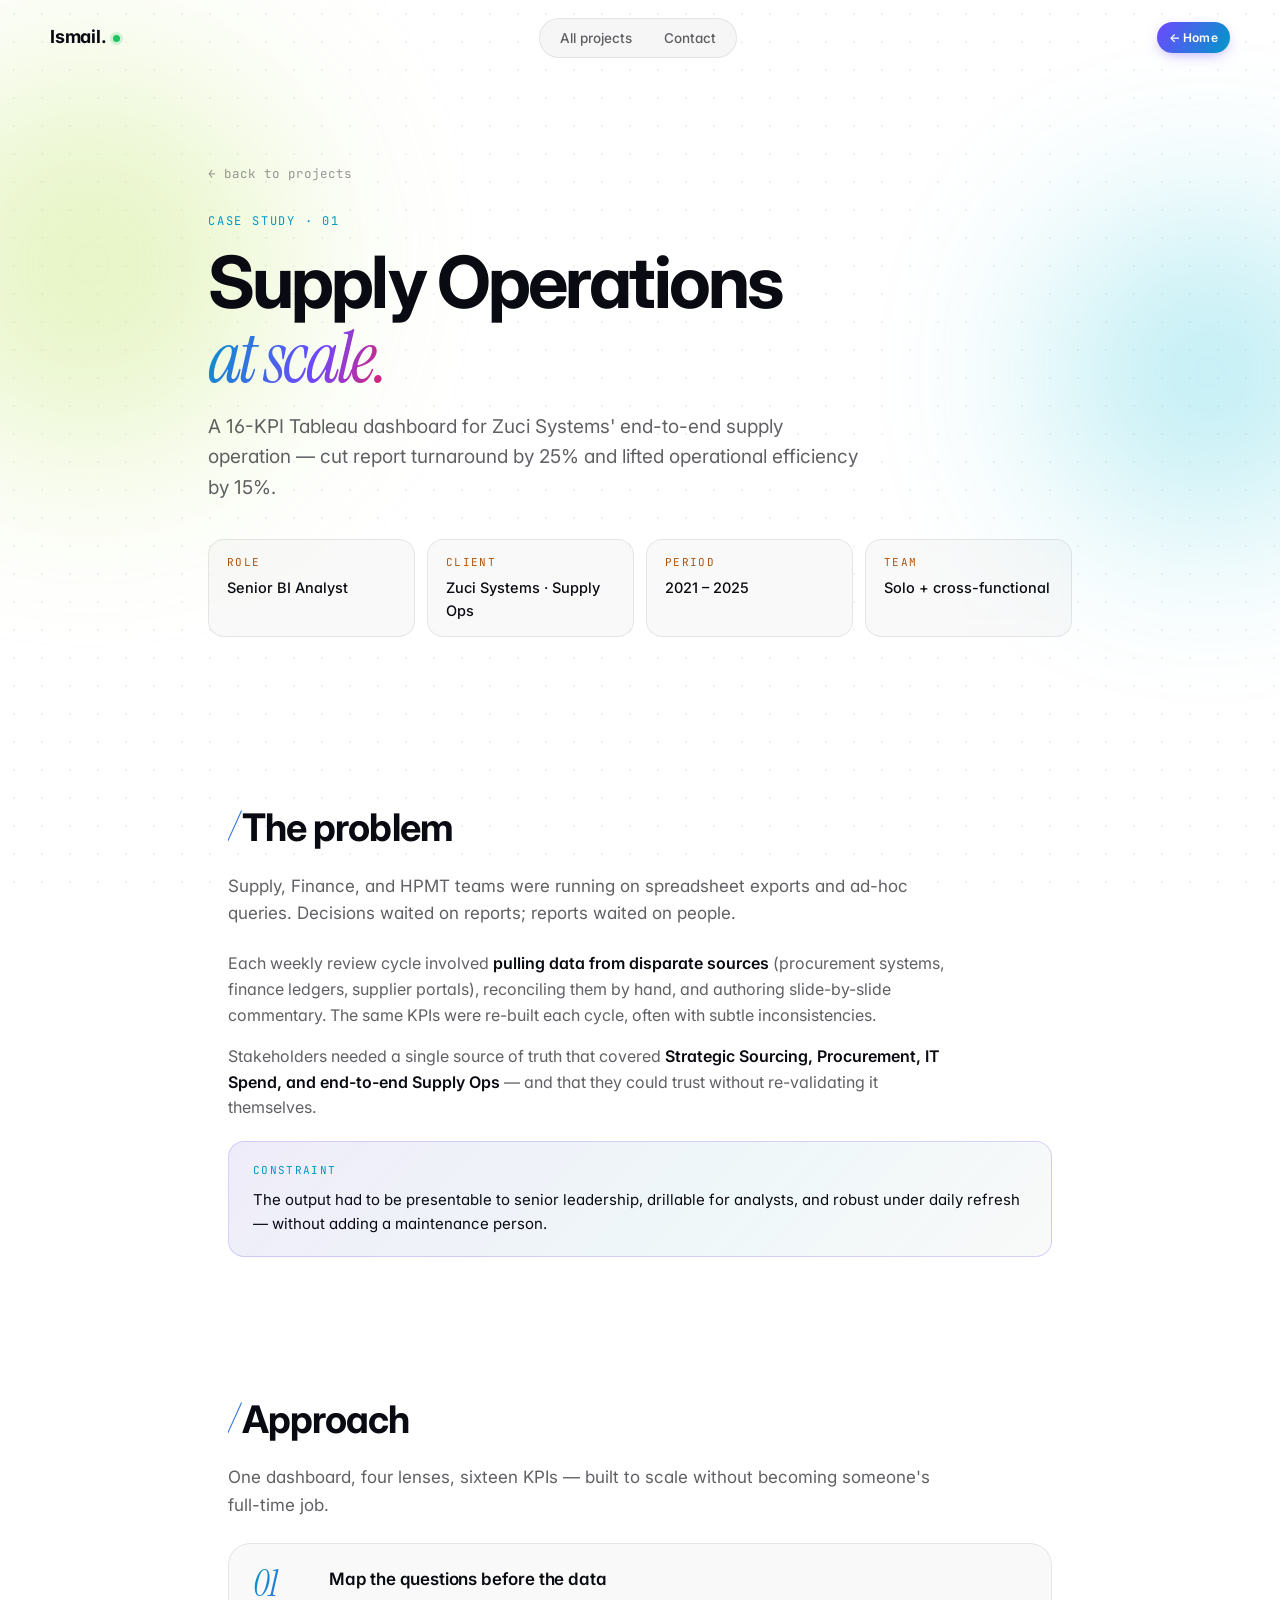
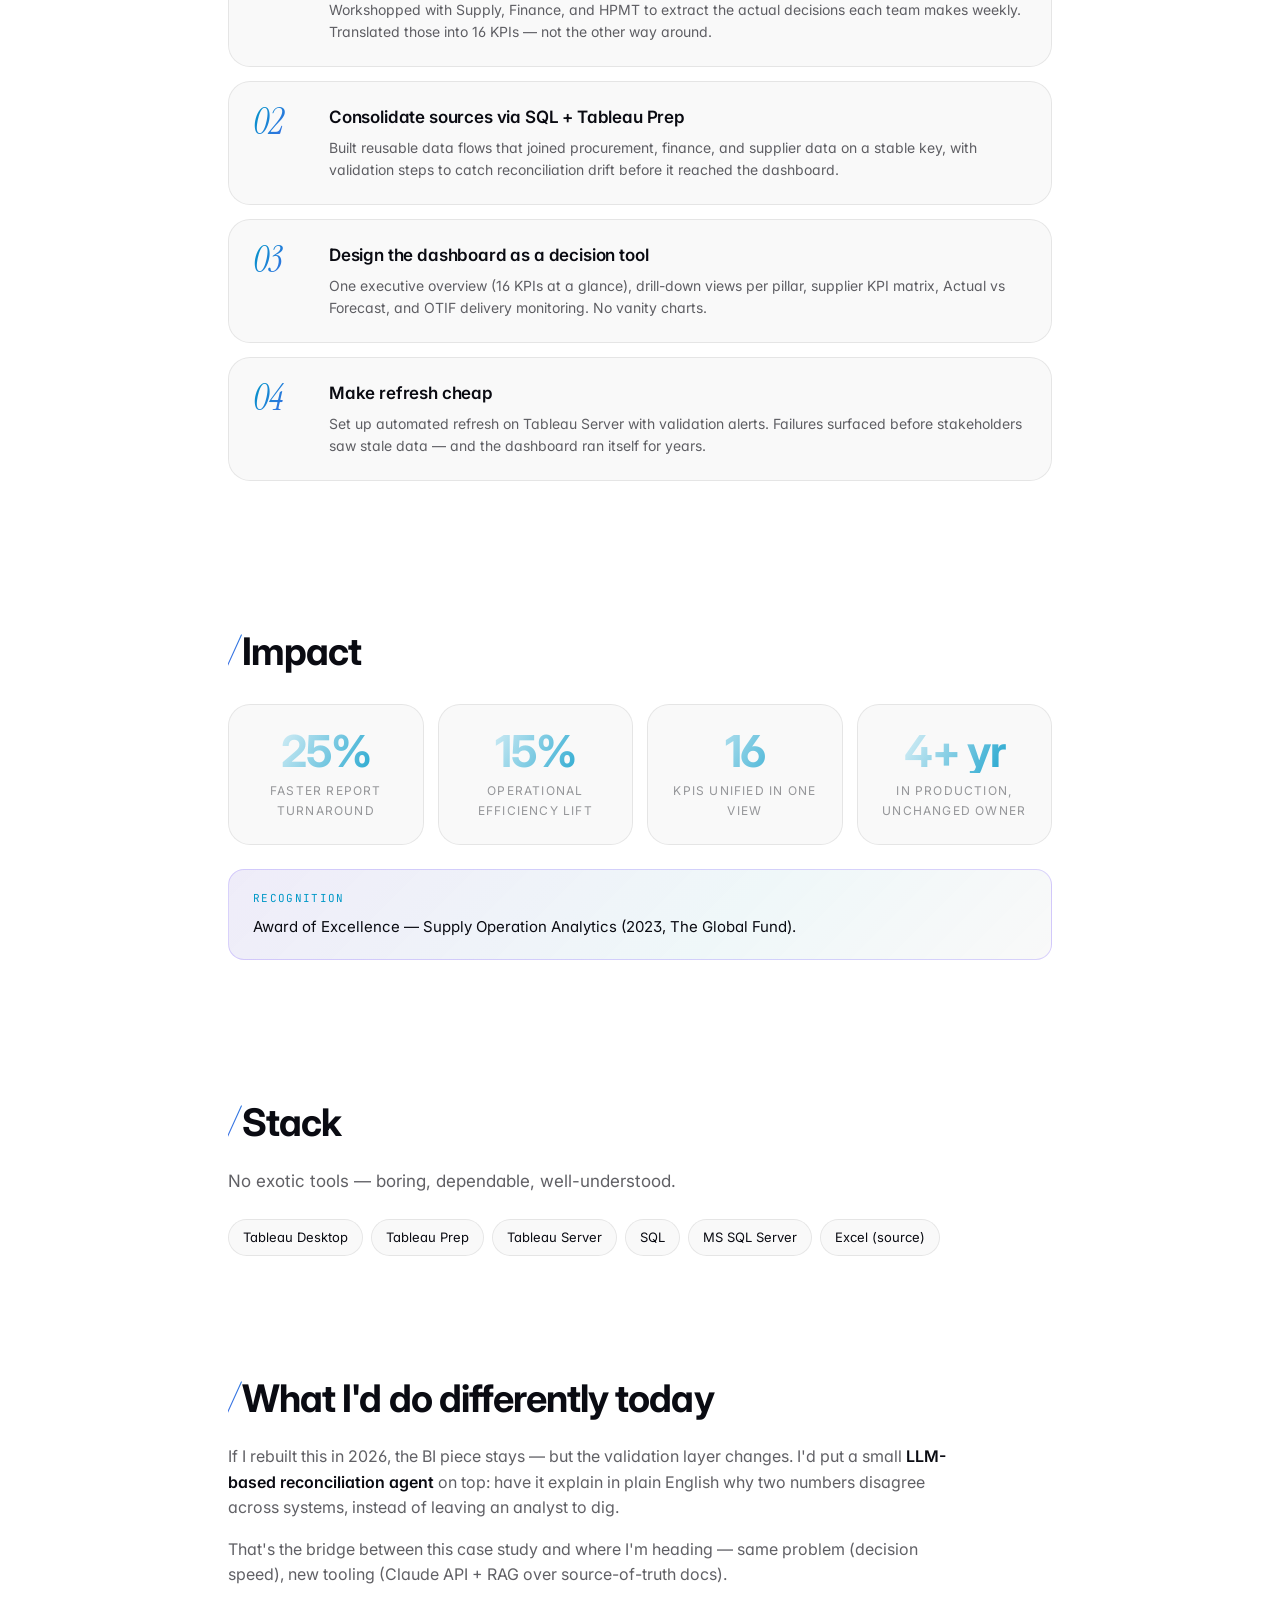
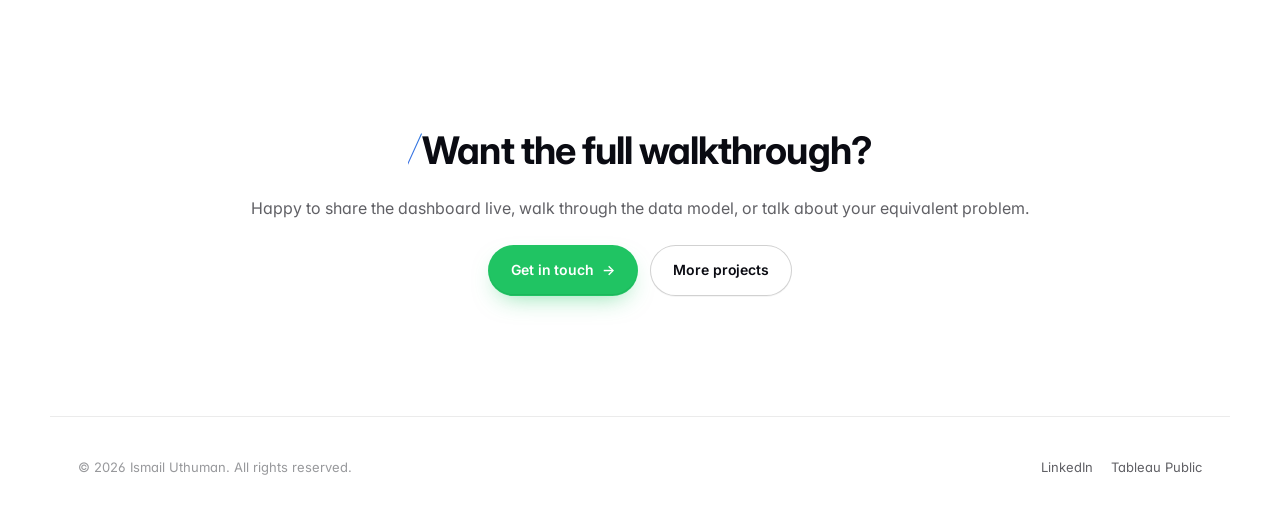
==== commit dd66983a: "Light theme + dark toggle, ISMA OS redesign, Cmd+K palette, /now page, polish pass - Light theme by " ====
--- a/case-supply-operations.html
+++ b/case-supply-operations.html
@@ -14,7 +14,7 @@
   <link rel="preconnect" href="https://fonts.googleapis.com" />
   <link rel="preconnect" href="https://fonts.gstatic.com" crossorigin />
   <link href="https://fonts.googleapis.com/css2?family=Inter:wght@400;500;600;700;800&family=Instrument+Serif:ital@0;1&family=JetBrains+Mono:wght@400;500;600&display=swap" rel="stylesheet" />
-  <link rel="stylesheet" href="css/style.css?v=13" />
+  <link rel="stylesheet" href="css/style.css?v=23" />
   <style>
     /* Case-study-specific */
     .cs-hero {
@@ -214,7 +214,7 @@
     .cs-stack .tag {
       padding: 7px 14px;
       border-radius: 999px;
-      background: rgba(255,255,255,0.04);
+      background: var(--surface);
       border: 1px solid var(--border);
       font-size: 13px;
       color: var(--text);
--- a/css/style.css
+++ b/css/style.css
@@ -6,49 +6,167 @@
 :root {
   --font-mono: 'JetBrains Mono', ui-monospace, SFMono-Regular, Menlo, monospace;
 
-  /* syntax */
-  --syn-key:    #FFB86B;   /* commit, "key" */
-  --syn-hash:   #FFCC66;   /* commit hash */
+  /* syntax (light) */
+  --syn-key:    #C2410C;
+  --syn-hash:   #B45309;
   --syn-branch: #7C5CFF;
-  --syn-string: #6DE6B5;
-  --syn-meta:   #00D4FF;
-  --syn-punc:   rgba(242,243,247,0.45);
-
-  /* surfaces */
+  --syn-string: #047857;
+  --syn-meta:   #0284C7;
+  --syn-punc:   rgba(10,11,18,0.45);
+
+  /* surfaces — LIGHT THEME */
+  --bg:           #FFFFFF;
+  --bg-2:         #F6F7F9;
+  --surface:      rgba(0,0,0,0.025);
+  --surface-2:    rgba(0,0,0,0.05);
+  --border:       rgba(0,0,0,0.08);
+  --border-2:     rgba(0,0,0,0.16);
+
+  /* text */
+  --text:         #0A0B12;
+  --text-muted:   rgba(10,11,18,0.65);
+  --text-dim:     rgba(10,11,18,0.42);
+
+  /* accent gradient (kept, tuned for contrast on white) */
+  --grad-1:       #6E48FF;
+  --grad-2:       #0098C7;
+  --grad-3:       #E91E63;
+  --accent:       #6E48FF;
+  --accent-soft:  rgba(110,72,255,0.12);
+
+  /* playful color blocks (inspired by AI-event aesthetics) */
+  --block-lime:    #B4E04D;
+  --block-magenta: #E91E63;
+  --block-cyan:    #00BCD4;
+  --block-yellow:  #FFD600;
+  --block-violet:  #7C5CFF;
+
+  /* CTA — vivid green */
+  --cta:          #20C463;
+  --cta-dark:     #18A352;
+
+  /* shape */
+  --r-sm: 10px;
+  --r-md: 16px;
+  --r-lg: 22px;
+  --r-xl: 32px;
+
+  --max: 1180px;
+
+  --font-sans: 'Inter', system-ui, -apple-system, Segoe UI, Roboto, sans-serif;
+  --font-display: 'Instrument Serif', 'Times New Roman', serif;
+
+  --shadow-glow: 0 0 0 1px rgba(0,0,0,0.04), 0 30px 80px -30px rgba(110,72,255,0.18);
+  --shadow-card: 0 1px 0 rgba(0,0,0,0.04), 0 10px 30px -12px rgba(0,0,0,0.10);
+}
+
+/* ============================================================
+   DARK MODE — overrides
+   ============================================================ */
+html[data-theme="dark"] {
   --bg:           #07080C;
   --bg-2:         #0B0D14;
   --surface:      rgba(255,255,255,0.035);
   --surface-2:    rgba(255,255,255,0.06);
   --border:       rgba(255,255,255,0.08);
-  --border-2:     rgba(255,255,255,0.14);
-
-  /* text */
+  --border-2:     rgba(255,255,255,0.16);
   --text:         #F2F3F7;
   --text-muted:   rgba(242,243,247,0.62);
   --text-dim:     rgba(242,243,247,0.42);
-
-  /* accents (AI gradient) */
+  --syn-key:      #FFB86B;
+  --syn-hash:     #FFCC66;
+  --syn-string:   #6DE6B5;
+  --syn-meta:     #00D4FF;
+  --syn-punc:     rgba(242,243,247,0.45);
   --grad-1:       #7C5CFF;
   --grad-2:       #00D4FF;
   --grad-3:       #FF6FB5;
   --accent:       #8B7BFF;
   --accent-soft:  rgba(139,123,255,0.16);
-
-  /* shape */
-  --r-sm: 10px;
-  --r-md: 16px;
-  --r-lg: 22px;
-  --r-xl: 32px;
-
-  --max: 1180px;
-
-  --font-sans: 'Inter', system-ui, -apple-system, Segoe UI, Roboto, sans-serif;
-  --font-display: 'Instrument Serif', 'Times New Roman', serif;
-
-  --shadow-glow: 0 0 0 1px rgba(255,255,255,0.04), 0 30px 80px -30px rgba(124,92,255,0.25);
-}
+  --shadow-card:  0 0 0 1px rgba(255,255,255,0.04), 0 20px 60px -25px rgba(0,0,0,0.7);
+}
+/* dot-grid: white dots on dark */
+html[data-theme="dark"] body::before {
+  background-image: radial-gradient(rgba(255,255,255,0.045) 1px, transparent 1px);
+}
+/* scrolled nav: dark */
+html[data-theme="dark"] header.scrolled {
+  background: rgba(7,8,12,0.65);
+}
+/* color-block decorations: softer in dark */
+html[data-theme="dark"] .color-blocks { opacity: 0.55; }
+/* outline button: dark glass */
+html[data-theme="dark"] .btn-outline {
+  background: rgba(255,255,255,0.04);
+  border: 1px solid var(--border-2);
+  color: var(--text);
+  box-shadow: none;
+}
+html[data-theme="dark"] .btn-outline:hover {
+  background: rgba(255,255,255,0.08);
+  border-color: rgba(255,255,255,0.22);
+}
+/* desktop-view button: dark glass with violet accent */
+html[data-theme="dark"] .btn-desktop {
+  background:
+    linear-gradient(135deg, rgba(124,92,255,0.10), rgba(0,212,255,0.06)),
+    rgba(11,13,20,0.6);
+  border: 1px solid rgba(124,92,255,0.35);
+  color: var(--text);
+  box-shadow: 0 10px 30px -14px rgba(124,92,255,0.5);
+}
+/* AI fab + panel: dark */
+html[data-theme="dark"] .ai-fab {
+  background:
+    linear-gradient(135deg, rgba(124,92,255,0.20), rgba(0,212,255,0.10)),
+    rgba(11,13,20,0.85);
+  border-color: rgba(124,92,255,0.45);
+  color: var(--text);
+  box-shadow: 0 20px 50px -15px rgba(124,92,255,0.55);
+}
+html[data-theme="dark"] .ai-panel {
+  background: rgba(11,13,20,0.92);
+  border-color: var(--border-2);
+  box-shadow: 0 40px 100px -20px rgba(0,0,0,0.8), 0 0 0 1px rgba(124,92,255,0.18);
+}
+html[data-theme="dark"] .ai-msg--user .ai-bubble {
+  background: linear-gradient(135deg, rgba(124,92,255,0.25), rgba(0,212,255,0.15));
+  border-color: rgba(124,92,255,0.35);
+  color: var(--text);
+}
+html[data-theme="dark"] .ai-msg--bot .ai-bubble {
+  background: rgba(255,255,255,0.04);
+  border-color: var(--border);
+  color: var(--text);
+}
+/* skills sphere wireframe: cyan in dark for contrast */
+html[data-theme="dark"] #sphere-wire-g { stroke: #7C5CFF; }
+/* logo dot: cyan in dark */
+html[data-theme="dark"] .logo::after {
+  background: var(--grad-2);
+  box-shadow: 0 0 0 3px rgba(0,212,255,0.20);
+}
+/* primary button: keep green CTA — still pops on dark */
 
 * { box-sizing: border-box; margin: 0; padding: 0; }
+
+/* ============================================================
+   REDUCED MOTION
+   ============================================================ */
+@media (prefers-reduced-motion: reduce) {
+  *, *::before, *::after {
+    animation-duration: 0.01ms !important;
+    animation-iteration-count: 1 !important;
+    transition-duration: 0.01ms !important;
+    scroll-behavior: auto !important;
+  }
+  .hero-content > * { opacity: 1 !important; transform: none !important; filter: none !important; }
+  .hero-orb { animation: none !important; }
+  .float-card { animation: none !important; }
+  .typewriter { border-right-color: transparent !important; animation: none !important; }
+  .ai-fab-spark, .hero-badge-dot { animation: none !important; }
+  .sphere-wire-g { animation: none !important; }
+}
 
 html { scroll-behavior: smooth; }
 
@@ -63,32 +181,47 @@
   font-feature-settings: "cv11", "ss01";
 }
 
-/* page-wide gradient mesh background */
+/* very subtle dot grid (light) */
 body::before {
   content: "";
-  position: fixed; inset: -20% -20% auto -20%;
-  height: 100vh;
-  background:
-    radial-gradient(40% 50% at 20% 20%, rgba(124,92,255,0.25), transparent 60%),
-    radial-gradient(35% 45% at 80% 10%, rgba(0,212,255,0.18), transparent 60%),
-    radial-gradient(40% 50% at 60% 90%, rgba(255,111,181,0.14), transparent 60%);
-  filter: blur(40px);
+  position: fixed; inset: 0;
+  background-image: radial-gradient(rgba(10,11,18,0.05) 1px, transparent 1px);
+  background-size: 28px 28px;
   pointer-events: none;
   z-index: 0;
 }
-
-body::after {
-  content: "";
+body::after { display: none; }
+
+/* scattered color blocks (decorative, fixed) */
+.color-blocks {
   position: fixed; inset: 0;
-  background-image:
-    linear-gradient(rgba(255,255,255,0.025) 1px, transparent 1px),
-    linear-gradient(90deg, rgba(255,255,255,0.025) 1px, transparent 1px);
-  background-size: 60px 60px;
-  mask-image: radial-gradient(ellipse 80% 60% at 50% 30%, #000 30%, transparent 75%);
-  -webkit-mask-image: radial-gradient(ellipse 80% 60% at 50% 30%, #000 30%, transparent 75%);
   pointer-events: none;
   z-index: 0;
-}
+  overflow: hidden;
+}
+.color-blocks span {
+  position: absolute;
+  display: block;
+}
+.cb { border-radius: 4px; opacity: 0.95; }
+.cb--lime    { background: var(--block-lime); }
+.cb--magenta { background: var(--block-magenta); }
+.cb--cyan    { background: var(--block-cyan); }
+.cb--yellow  { background: var(--block-yellow); }
+.cb--violet  { background: var(--block-violet); }
+.cb--rect    { width: 64px; height: 14px; }
+.cb--sq      { width: 22px; height: 22px; }
+.cb--bar     { width: 90px; height: 8px; }
+.cb--tall    { width: 14px; height: 50px; }
+.cb--tri {
+  width: 0; height: 0;
+  border-left: 18px solid transparent;
+  border-right: 18px solid transparent;
+  background: transparent;
+}
+.cb--tri.cb--lime    { border-bottom: 28px solid var(--block-lime); }
+.cb--tri.cb--magenta { border-bottom: 28px solid var(--block-magenta); }
+.cb--tri.cb--cyan    { border-bottom: 28px solid var(--block-cyan); }
 
 img { max-width: 100%; display: block; }
 a { color: inherit; text-decoration: none; }
@@ -112,7 +245,7 @@
 }
 header.scrolled {
   padding: 12px 28px;
-  background: rgba(7,8,12,0.65);
+  background: rgba(255,255,255,0.85);
   backdrop-filter: blur(14px) saturate(140%);
   -webkit-backdrop-filter: blur(14px) saturate(140%);
   border-bottom: 1px solid var(--border);
@@ -128,15 +261,23 @@
   font-size: 18px;
   font-weight: 700;
   letter-spacing: -0.01em;
-  background: linear-gradient(120deg, #fff 30%, var(--grad-2) 90%);
-  -webkit-background-clip: text; background-clip: text;
-  color: transparent;
+  color: var(--text);
+}
+.logo::after {
+  content: "";
+  display: inline-block;
+  width: 7px; height: 7px;
+  border-radius: 50%;
+  background: var(--cta);
+  margin-left: 6px;
+  vertical-align: middle;
+  box-shadow: 0 0 0 3px rgba(32,196,99,0.18);
 }
 
 .nav-links {
   list-style: none;
   display: flex; gap: 4px;
-  background: rgba(255,255,255,0.04);
+  background: rgba(0,0,0,0.035);
   border: 1px solid var(--border);
   border-radius: 999px;
   padding: 6px;
@@ -149,12 +290,75 @@
   color: var(--text-muted);
   padding: 8px 14px;
   border-radius: 999px;
-  transition: color .2s ease, background .2s ease;
+  transition: color .2s ease;
+  position: relative;
+}
+.nav-links a::after {
+  content: "";
+  position: absolute;
+  left: 14px; right: 14px;
+  bottom: 4px;
+  height: 2px;
+  border-radius: 2px;
+  background: linear-gradient(90deg, var(--grad-1), var(--grad-2));
+  transform: scaleX(0);
+  transform-origin: left center;
+  transition: transform .25s cubic-bezier(0.2, 0.8, 0.2, 1);
 }
 .nav-links a:hover { color: var(--text); }
-.nav-links a.active {
-  color: var(--text);
-  background: rgba(255,255,255,0.07);
+.nav-links a:hover::after { transform: scaleX(0.5); transform-origin: center; }
+.nav-links a.active { color: var(--text); background: transparent; }
+.nav-links a.active::after { transform: scaleX(1); }
+
+/* focus-visible — accessible keyboard ring */
+:focus-visible {
+  outline: 2px solid var(--grad-1);
+  outline-offset: 2px;
+  border-radius: 4px;
+}
+.btn:focus-visible, .btn-outline:focus-visible, .btn-desktop:focus-visible {
+  outline-offset: 3px;
+  border-radius: 999px;
+}
+.skill-node:focus-visible, .lang-btn:focus-visible, .theme-toggle:focus-visible {
+  outline-offset: 3px;
+}
+
+/* toast notification */
+.toast {
+  position: fixed;
+  bottom: 24px; left: 50%;
+  transform: translateX(-50%) translateY(20px);
+  z-index: 250;
+  display: inline-flex; align-items: center; gap: 10px;
+  padding: 12px 18px 12px 14px;
+  border-radius: 999px;
+  background: #fff;
+  color: var(--text);
+  font-size: 13.5px;
+  font-weight: 500;
+  border: 1px solid var(--border);
+  box-shadow: 0 18px 40px -12px rgba(0,0,0,0.18), 0 2px 6px rgba(0,0,0,0.06);
+  opacity: 0;
+  pointer-events: none;
+  transition: opacity .25s ease, transform .25s cubic-bezier(0.2,0.8,0.2,1);
+}
+.toast.show { opacity: 1; transform: translateX(-50%) translateY(0); pointer-events: auto; }
+.toast-ic {
+  width: 22px; height: 22px;
+  border-radius: 50%;
+  display: grid; place-items: center;
+  background: var(--cta);
+  color: #fff;
+  font-weight: 700;
+  font-size: 13px;
+  line-height: 1;
+}
+.toast--err .toast-ic { background: #ff6f7c; }
+html[data-theme="dark"] .toast {
+  background: rgba(11,13,20,0.95);
+  border-color: var(--border-2);
+  color: var(--text);
 }
 
 .menu-toggle {
@@ -171,10 +375,37 @@
 .nav-right {
   display: flex; align-items: center; gap: 10px;
 }
+
+.theme-toggle {
+  width: 38px; height: 38px;
+  display: inline-grid; place-items: center;
+  border-radius: 50%;
+  border: 1px solid var(--border);
+  background: var(--surface);
+  color: var(--text-muted);
+  cursor: pointer;
+  font: inherit;
+  transition: color .2s, border-color .2s, background .2s, transform .15s;
+}
+.theme-toggle:hover {
+  color: var(--text);
+  border-color: var(--border-2);
+  background: var(--surface-2);
+}
+.theme-toggle:active { transform: scale(0.92); }
+.theme-ic {
+  width: 16px; height: 16px;
+  position: absolute;
+  transition: opacity .2s ease, transform .25s ease;
+}
+.theme-ic--moon { opacity: 1; transform: rotate(0); }
+.theme-ic--sun  { opacity: 0; transform: rotate(-90deg); }
+html[data-theme="dark"] .theme-ic--moon { opacity: 0; transform: rotate(90deg); }
+html[data-theme="dark"] .theme-ic--sun  { opacity: 1; transform: rotate(0); }
 .lang-toggle {
   display: inline-flex;
   padding: 4px;
-  background: rgba(255,255,255,0.04);
+  background: rgba(0,0,0,0.035);
   border: 1px solid var(--border);
   border-radius: 999px;
   backdrop-filter: blur(10px);
@@ -222,48 +453,46 @@
   cursor: pointer;
   border: 1px solid transparent;
   transition: transform .2s ease, box-shadow .25s ease, background .2s ease, border-color .2s ease;
-  background: linear-gradient(120deg, var(--grad-1), var(--grad-2));
+  background: var(--cta);
   color: #fff;
-  box-shadow: 0 10px 30px -10px rgba(124,92,255,0.55), inset 0 1px 0 rgba(255,255,255,0.2);
+  box-shadow: 0 10px 24px -10px rgba(32,196,99,0.55), inset 0 -1px 0 rgba(0,0,0,0.08);
 }
 .btn:hover {
+  background: var(--cta-dark);
   transform: translateY(-1px);
-  box-shadow: 0 14px 40px -10px rgba(124,92,255,0.75), inset 0 1px 0 rgba(255,255,255,0.25);
+  box-shadow: 0 14px 30px -10px rgba(32,196,99,0.6);
 }
 .btn-arrow { transition: transform .2s ease; display: inline-block; }
 .btn:hover .btn-arrow { transform: translateX(3px); }
 
 .btn-outline {
-  background: rgba(255,255,255,0.04);
-  border: 1px solid var(--border-2);
-  color: var(--text);
-  box-shadow: none;
+  background: #fff;
+  border: 1px solid rgba(0,0,0,0.18);
+  color: var(--text);
+  box-shadow: 0 1px 0 rgba(0,0,0,0.04);
 }
 .btn-outline:hover {
-  background: rgba(255,255,255,0.08);
-  border-color: rgba(255,255,255,0.22);
+  background: #fff;
+  border-color: rgba(0,0,0,0.35);
+  transform: translateY(-1px);
 }
 
 .btn-sm { padding: 9px 14px; font-size: 12.5px; }
 
 .btn-desktop {
-  background:
-    linear-gradient(135deg, rgba(124,92,255,0.10), rgba(0,212,255,0.06)),
-    rgba(11,13,20,0.6);
-  border: 1px solid rgba(124,92,255,0.35);
-  color: var(--text);
+  background: #0A0B12;
+  border: 1px solid #0A0B12;
+  color: #F2F3F7;
   font-family: var(--font-mono);
   font-size: 12.5px;
   letter-spacing: 0;
-  box-shadow: 0 10px 30px -14px rgba(124,92,255,0.5), inset 0 1px 0 rgba(255,255,255,0.08);
+  box-shadow: 0 8px 20px -10px rgba(10,11,18,0.45);
   position: relative;
 }
 .btn-desktop:hover {
-  border-color: var(--grad-2);
-  background:
-    linear-gradient(135deg, rgba(124,92,255,0.18), rgba(0,212,255,0.10)),
-    rgba(11,13,20,0.6);
-  box-shadow: 0 14px 36px -10px rgba(0,212,255,0.45), inset 0 1px 0 rgba(255,255,255,0.10);
+  background: #1A1B25;
+  border-color: #1A1B25;
+  box-shadow: 0 12px 26px -10px rgba(10,11,18,0.55);
 }
 .btn-desktop-icon {
   display: inline-grid; place-items: center;
@@ -289,15 +518,15 @@
 .hero-orb {
   position: absolute;
   border-radius: 50%;
-  filter: blur(90px);
-  opacity: 0.55;
+  filter: blur(100px);
+  opacity: 0.18;
   pointer-events: none;
   z-index: 0;
   animation: float 14s ease-in-out infinite;
 }
-.hero-orb--1 { width: 460px; height: 460px; top: 8%;  left: -120px; background: var(--grad-1); }
-.hero-orb--2 { width: 380px; height: 380px; top: 30%; right: -100px; background: var(--grad-2); animation-delay: -5s; }
-.hero-orb--3 { width: 320px; height: 320px; bottom: 5%; left: 40%; background: var(--grad-3); animation-delay: -9s; }
+.hero-orb--1 { width: 460px; height: 460px; top: 8%;  left: -120px; background: var(--block-lime); }
+.hero-orb--2 { width: 380px; height: 380px; top: 30%; right: -100px; background: var(--block-cyan); animation-delay: -5s; }
+.hero-orb--3 { width: 320px; height: 320px; bottom: 5%; left: 40%; background: var(--block-magenta); animation-delay: -9s; }
 
 @keyframes float {
   0%, 100% { transform: translate(0,0) scale(1); }
@@ -311,11 +540,28 @@
   text-align: center;
 }
 
+/* hero entry animation */
+@keyframes heroFadeUp {
+  from { opacity: 0; transform: translateY(18px); filter: blur(4px); }
+  to   { opacity: 1; transform: none;             filter: blur(0); }
+}
+.hero-content > * {
+  opacity: 0;
+  animation: heroFadeUp 0.75s cubic-bezier(0.2, 0.8, 0.2, 1) forwards;
+}
+.hero-content > .hero-term     { animation-delay: 0.05s; }
+.hero-content > .hero-badge    { animation-delay: 0.15s; }
+.hero-content > .hero-greeting { animation-delay: 0.25s; }
+.hero-content > h1             { animation-delay: 0.35s; }
+.hero-content > .hero-tagline  { animation-delay: 0.55s; }
+.hero-content > .hero-sub      { animation-delay: 0.70s; }
+.hero-content > .hero-btns     { animation-delay: 0.85s; }
+
 .hero-badge {
   display: inline-flex; align-items: center; gap: 10px;
   padding: 8px 16px 8px 12px;
   border-radius: 999px;
-  background: rgba(255,255,255,0.04);
+  background: rgba(0,0,0,0.035);
   border: 1px solid var(--border);
   backdrop-filter: blur(10px);
   -webkit-backdrop-filter: blur(10px);
@@ -392,7 +638,7 @@
   z-index: 1;
   padding: 14px 18px;
   border-radius: var(--r-md);
-  background: rgba(255,255,255,0.045);
+  background: rgba(0,0,0,0.040);
   border: 1px solid var(--border);
   backdrop-filter: blur(14px) saturate(140%);
   -webkit-backdrop-filter: blur(14px) saturate(140%);
@@ -595,7 +841,7 @@
 .skill-card {
   padding: 10px 16px;
   border-radius: 999px;
-  background: rgba(255,255,255,0.04);
+  background: rgba(0,0,0,0.035);
   border: 1px solid var(--border);
   font-size: 13.5px;
   font-weight: 500;
@@ -605,7 +851,7 @@
 .skill-card:hover {
   transform: translateY(-2px);
   border-color: var(--border-2);
-  background: rgba(255,255,255,0.07);
+  background: rgba(0,0,0,0.065);
 }
 
 /* ============================================================
@@ -686,6 +932,34 @@
 /* ============================================================
    PROJECTS
    ============================================================ */
+.proj-filters {
+  display: flex; flex-wrap: wrap; justify-content: center; gap: 8px;
+  margin: -32px 0 36px;
+}
+.proj-chip {
+  font: inherit;
+  font-size: 12.5px;
+  font-weight: 500;
+  padding: 8px 14px;
+  border-radius: 999px;
+  border: 1px solid var(--border);
+  background: var(--surface);
+  color: var(--text-muted);
+  cursor: pointer;
+  transition: color .2s, border-color .2s, background .2s, transform .15s;
+}
+.proj-chip:hover {
+  color: var(--text);
+  border-color: var(--border-2);
+  background: var(--surface-2);
+}
+.proj-chip.active {
+  color: #fff;
+  background: var(--text);
+  border-color: var(--text);
+}
+.project-card.hidden { display: none; }
+
 .projects-grid {
   display: grid;
   grid-template-columns: repeat(auto-fit, minmax(320px, 1fr));
@@ -721,8 +995,8 @@
 .project-banner::after {
   content: ""; position: absolute; inset: 0;
   background-image:
-    linear-gradient(rgba(255,255,255,0.08) 1px, transparent 1px),
-    linear-gradient(90deg, rgba(255,255,255,0.08) 1px, transparent 1px);
+    linear-gradient(rgba(0,0,0,0.075) 1px, transparent 1px),
+    linear-gradient(90deg, rgba(0,0,0,0.075) 1px, transparent 1px);
   background-size: 24px 24px;
   mask-image: linear-gradient(180deg, #000 30%, transparent);
   -webkit-mask-image: linear-gradient(180deg, #000 30%, transparent);
@@ -770,7 +1044,7 @@
   font-size: 10.5px;
   padding: 3px 9px;
   border-radius: 999px;
-  background: rgba(255,255,255,0.06);
+  background: rgba(0,0,0,0.055);
   border: 1px solid var(--border);
   color: var(--text-muted);
   text-transform: uppercase;
@@ -801,7 +1075,7 @@
   font-size: 11.5px;
   padding: 4px 10px;
   border-radius: 999px;
-  background: rgba(255,255,255,0.04);
+  background: rgba(0,0,0,0.035);
   border: 1px solid var(--border);
   color: var(--text-muted);
 }
@@ -843,11 +1117,45 @@
   width: 38px; height: 38px;
   border-radius: 50%;
   border: 1px solid var(--border-2);
-  background: rgba(255,255,255,0.04);
+  background: rgba(0,0,0,0.035);
   color: var(--text);
   font-size: 22px; line-height: 1;
   cursor: pointer;
-  z-index: 2;
+  z-index: 4;
+}
+.tableau-modal-nav {
+  position: absolute; top: 50%;
+  transform: translateY(-50%);
+  width: 44px; height: 44px;
+  border-radius: 50%;
+  border: 1px solid var(--border-2);
+  background: rgba(0,0,0,0.5);
+  color: #fff;
+  font-size: 24px; line-height: 1;
+  cursor: pointer;
+  z-index: 3;
+  backdrop-filter: blur(8px);
+  -webkit-backdrop-filter: blur(8px);
+  transition: background .2s, transform .2s;
+}
+.tableau-modal-nav:hover { background: rgba(0,0,0,0.75); transform: translateY(-50%) scale(1.06); }
+.tableau-modal-nav--prev { left: -22px; }
+.tableau-modal-nav--next { right: -22px; }
+.tableau-modal-counter {
+  position: absolute; top: 14px; left: 14px;
+  z-index: 3;
+  padding: 4px 10px;
+  border-radius: 999px;
+  background: rgba(0,0,0,0.5);
+  color: #fff;
+  font-size: 11.5px;
+  font-family: var(--font-mono);
+  backdrop-filter: blur(8px);
+  -webkit-backdrop-filter: blur(8px);
+}
+@media (max-width: 700px) {
+  .tableau-modal-nav--prev { left: 6px; }
+  .tableau-modal-nav--next { right: 6px; }
 }
 .tableau-modal-body {
   height: 92vh;
@@ -925,7 +1233,7 @@
   display: flex; align-items: center; gap: 14px;
   padding: 14px 16px;
   border-radius: var(--r-md);
-  background: rgba(255,255,255,0.025);
+  background: rgba(0,0,0,0.020);
   border: 1px solid var(--border);
   font-size: 14px;
   color: var(--text-muted);
@@ -934,7 +1242,7 @@
 .contact-link:hover {
   color: var(--text);
   border-color: var(--border-2);
-  background: rgba(255,255,255,0.05);
+  background: rgba(0,0,0,0.045);
 }
 .contact-icon {
   width: 32px; height: 32px;
@@ -960,7 +1268,7 @@
   font-size: 14px;
   padding: 14px 16px;
   border-radius: var(--r-md);
-  background: rgba(255,255,255,0.025);
+  background: rgba(0,0,0,0.020);
   border: 1px solid var(--border);
   color: var(--text);
   transition: border-color .2s ease, background .2s ease;
@@ -972,10 +1280,62 @@
 .contact-form textarea:focus {
   outline: none;
   border-color: var(--accent);
-  background: rgba(255,255,255,0.05);
+  background: rgba(0,0,0,0.045);
   box-shadow: 0 0 0 3px var(--accent-soft);
 }
 .contact-form button { margin-top: 6px; align-self: flex-start; }
+
+/* ============================================================
+   NEWSLETTER
+   ============================================================ */
+#newsletter { padding: 0 0 80px; }
+.nl-wrap {
+  display: grid;
+  grid-template-columns: 1.2fr 1fr;
+  gap: 32px;
+  align-items: center;
+  padding: 36px 36px;
+  border-radius: var(--r-lg);
+  background:
+    linear-gradient(135deg, rgba(110,72,255,0.05), rgba(0,212,255,0.03)),
+    var(--surface);
+  border: 1px solid var(--border);
+}
+.nl-h {
+  font-size: 22px;
+  font-weight: 700;
+  letter-spacing: -0.02em;
+  margin-bottom: 6px;
+  color: var(--text);
+}
+.nl-it {
+  font-family: var(--font-display);
+  font-style: italic;
+  font-weight: 400;
+  background: linear-gradient(120deg, var(--grad-2), var(--grad-1));
+  -webkit-background-clip: text; background-clip: text;
+  color: transparent;
+}
+.nl-sub { font-size: 14px; color: var(--text-muted); }
+.nl-form { display: flex; gap: 8px; }
+.nl-form input {
+  flex: 1;
+  font: inherit;
+  font-size: 14px;
+  padding: 12px 16px;
+  border-radius: 999px;
+  background: var(--bg);
+  border: 1px solid var(--border-2);
+  color: var(--text);
+  min-width: 0;
+}
+.nl-form input:focus {
+  outline: none; border-color: var(--accent);
+  box-shadow: 0 0 0 3px var(--accent-soft);
+}
+@media (max-width: 700px) {
+  .nl-wrap { grid-template-columns: 1fr; padding: 28px 22px; }
+}
 
 /* ============================================================
    FOOTER
@@ -1025,14 +1385,31 @@
   letter-spacing: 0;
   color: var(--text-dim);
   margin-bottom: 18px;
-  display: inline-flex; align-items: baseline; gap: 8px;
-  padding: 6px 14px;
+  display: inline-flex; align-items: center; gap: 8px;
+  padding: 5px 6px 5px 14px;
   border-radius: 999px;
-  background: rgba(255,255,255,0.025);
+  background: rgba(0,0,0,0.020);
   border: 1px solid var(--border);
   backdrop-filter: blur(8px);
   -webkit-backdrop-filter: blur(8px);
 }
+.hero-audio {
+  margin-left: 4px;
+  display: inline-flex; align-items: center; gap: 5px;
+  padding: 4px 10px 4px 8px;
+  border-radius: 999px;
+  border: 1px solid var(--border-2);
+  background: var(--surface);
+  color: var(--text);
+  font: inherit;
+  font-family: var(--font-mono);
+  font-size: 11px;
+  cursor: pointer;
+  transition: background .2s, border-color .2s, color .2s;
+}
+.hero-audio:hover { background: var(--surface-2); border-color: var(--accent); color: var(--accent); }
+.hero-audio.playing { background: var(--cta); border-color: var(--cta); color: #fff; }
+.hero-audio-ic { font-size: 9px; line-height: 1; }
 .term-prompt { color: var(--grad-2); }
 .term-sep    { color: var(--syn-key); }
 .term-cmd    { color: var(--text); font-weight: 500; }
@@ -1130,16 +1507,33 @@
 .sphere-wrap {
   position: relative;
   width: 100%;
-  max-width: 560px;
+  max-width: 580px;
   margin: 0 auto;
   aspect-ratio: 1 / 1;
   perspective: 1200px;
 }
+/* soft spotlight behind sphere so icons + wires pop on white */
+.sphere-wrap::before {
+  content: "";
+  position: absolute; inset: -12%;
+  border-radius: 50%;
+  background:
+    radial-gradient(closest-side,
+      rgba(110,72,255,0.22) 0%,
+      rgba(0,188,212,0.16) 30%,
+      rgba(255,214,0,0.10) 55%,
+      rgba(233,30,99,0.05) 70%,
+      transparent 80%);
+  filter: blur(8px);
+  pointer-events: none;
+  z-index: 0;
+}
+.sphere-wrap > * { position: relative; z-index: 1; }
 .sphere-wire {
   position: absolute; inset: 0;
   width: 100%; height: 100%;
   pointer-events: none;
-  filter: drop-shadow(0 0 14px rgba(232,90,44,0.20));
+  filter: drop-shadow(0 4px 8px rgba(110,72,255,0.18));
 }
 .sphere {
   position: absolute; inset: 0;
@@ -1159,32 +1553,43 @@
 }
 .sphere:active .skill-node { cursor: grabbing; }
 .sn-icon {
-  width: 44px; height: 44px;
-  border-radius: 10px;
+  width: 60px; height: 60px;
+  border-radius: 14px;
   object-fit: contain;
-  filter: drop-shadow(0 8px 18px rgba(0,0,0,0.55));
-  transition: transform .2s ease, filter .2s ease;
+  padding: 8px;
+  background: #fff;
+  border: 1px solid rgba(0,0,0,0.06);
+  filter: drop-shadow(0 8px 18px rgba(0,0,0,0.12)) drop-shadow(0 2px 5px rgba(0,0,0,0.08));
+  transition: transform .2s ease, filter .2s ease, border-color .2s ease;
 }
 .skill-node:hover .sn-icon {
   transform: scale(1.18);
+  border-color: rgba(110,72,255,0.5);
+  filter: drop-shadow(0 12px 26px rgba(0,0,0,0.18)) drop-shadow(0 0 16px rgba(110,72,255,0.35));
+}
+html[data-theme="dark"] .sn-icon {
+  background: rgba(255,255,255,0.04);
+  border-color: rgba(255,255,255,0.10);
+  filter: drop-shadow(0 8px 18px rgba(0,0,0,0.55));
+}
+html[data-theme="dark"] .skill-node:hover .sn-icon {
+  border-color: rgba(124,92,255,0.5);
   filter: drop-shadow(0 10px 24px rgba(0,0,0,0.7)) drop-shadow(0 0 14px rgba(124,92,255,0.45));
 }
 
-/* tooltip */
+/* tooltip — always dark with white text (independent of theme) */
 .sn-tip {
   position: absolute;
   bottom: calc(100% + 12px);
   left: 50%;
   transform: translateX(-50%) translateY(4px);
-  min-width: 180px;
-  max-width: 240px;
-  padding: 10px 14px;
+  min-width: 190px;
+  max-width: 260px;
+  padding: 11px 14px;
   border-radius: 12px;
-  background: rgba(11,13,20,0.95);
-  border: 1px solid var(--border-2);
-  backdrop-filter: blur(16px) saturate(160%);
-  -webkit-backdrop-filter: blur(16px) saturate(160%);
-  box-shadow: 0 20px 50px -15px rgba(0,0,0,0.7), 0 0 0 1px rgba(124,92,255,0.18);
+  background: #0F1118;
+  border: 1px solid rgba(255,255,255,0.10);
+  box-shadow: 0 20px 50px -15px rgba(0,0,0,0.45), 0 0 0 1px rgba(110,72,255,0.20);
   opacity: 0;
   pointer-events: none;
   transition: opacity .18s ease, transform .18s ease;
@@ -1198,24 +1603,24 @@
   transform: translateX(-50%) rotate(45deg);
   width: 10px; height: 10px;
   margin-top: -5px;
-  background: rgba(11,13,20,0.95);
-  border-right: 1px solid var(--border-2);
-  border-bottom: 1px solid var(--border-2);
+  background: #0F1118;
+  border-right: 1px solid rgba(255,255,255,0.10);
+  border-bottom: 1px solid rgba(255,255,255,0.10);
 }
 .sn-tip b {
   display: block;
-  font-size: 12.5px;
+  font-size: 13px;
   font-weight: 600;
-  color: var(--text);
+  color: #FFFFFF !important;
   letter-spacing: -0.005em;
-  margin-bottom: 3px;
+  margin-bottom: 4px;
 }
 .sn-tip i {
   display: block;
   font-style: normal;
-  font-size: 11.5px;
-  color: var(--text-muted);
-  line-height: 1.4;
+  font-size: 12px;
+  color: rgba(255,255,255,0.75) !important;
+  line-height: 1.45;
 }
 .skill-node:hover .sn-tip {
   opacity: 1;
@@ -1237,7 +1642,7 @@
   display: inline-flex; align-items: center; gap: 6px;
   padding: 6px 12px;
   border-radius: 999px;
-  background: rgba(255,255,255,0.03);
+  background: rgba(0,0,0,0.025);
   border: 1px solid var(--border);
   white-space: nowrap;
 }
@@ -1290,7 +1695,7 @@
   transform: translate(-50%, -50%);
   padding: 9px 16px;
   border-radius: 999px;
-  background: rgba(255,255,255,0.05);
+  background: rgba(0,0,0,0.045);
   border: 1px solid var(--border-2);
   backdrop-filter: blur(10px);
   -webkit-backdrop-filter: blur(10px);
@@ -1323,7 +1728,7 @@
   display: grid; place-items: center;
   background:
     radial-gradient(circle at 30% 30%, rgba(124,92,255,0.55), rgba(0,212,255,0.3) 60%, transparent 80%),
-    rgba(255,255,255,0.06);
+    rgba(0,0,0,0.055);
   border-color: rgba(124,92,255,0.5);
   box-shadow: 0 0 0 6px rgba(124,92,255,0.08), 0 0 50px rgba(124,92,255,0.45);
   animation: coreFloat 8s ease-in-out infinite;
@@ -1375,16 +1780,21 @@
 .json-line { line-height: 1.7; }
 .json-brace { color: var(--grad-2); font-weight: 600; }
 .json-row {
-  display: flex; align-items: center; gap: 6px;
+  display: flex; align-items: center; gap: 0;
   margin: 4px 0;
 }
 .json-row--ta { align-items: flex-start; }
 .json-row--ta .json-key,
 .json-row--ta .json-colon { margin-top: 10px; }
-.json-key   { color: var(--syn-hash); }
-.json-colon { color: var(--syn-punc); margin-right: 4px; }
-.json-comma { color: var(--syn-punc); }
-.json-indent { white-space: pre; }
+.json-indent { white-space: pre; width: 16px; flex-shrink: 0; }
+.json-key   {
+  color: var(--syn-hash);
+  display: inline-block;
+  width: 88px;        /* aligns inputs in a straight column */
+  flex-shrink: 0;
+}
+.json-colon { color: var(--syn-punc); width: 16px; flex-shrink: 0; }
+.json-comma { color: var(--syn-punc); margin-left: 6px; flex-shrink: 0; }
 
 .json-input {
   flex: 1;
@@ -1393,7 +1803,7 @@
   color: var(--syn-string);
   padding: 8px 12px;
   border-radius: 8px;
-  background: rgba(255,255,255,0.025);
+  background: rgba(0,0,0,0.020);
   border: 1px solid var(--border);
   transition: border-color .2s ease, background .2s ease, box-shadow .2s ease;
 }
@@ -1420,6 +1830,260 @@
   padding: 2px 8px;
   border-radius: 6px;
   background: rgba(0,0,0,0.18);
+}
+
+/* ============================================================
+   CURSOR-FOLLOW BLOB
+   ============================================================ */
+.cursor-blob {
+  position: fixed;
+  top: 0; left: 0;
+  width: 22px; height: 22px;
+  border-radius: 50%;
+  background: radial-gradient(closest-side,
+    rgba(110,72,255,0.55) 0%,
+    rgba(0,152,199,0.30) 55%,
+    transparent 75%);
+  pointer-events: none;
+  z-index: 9998;
+  opacity: 0;
+  transform: translate(-9999px, -9999px);
+  transition: width .25s cubic-bezier(0.2,0.8,0.2,1),
+              height .25s cubic-bezier(0.2,0.8,0.2,1),
+              opacity .25s ease,
+              background .2s;
+  filter: blur(2px);
+  will-change: transform, width, height;
+}
+.cursor-blob.show { opacity: 1; }
+.cursor-blob.hover {
+  width: 56px; height: 56px;
+  background: radial-gradient(closest-side,
+    rgba(110,72,255,0.45) 0%,
+    rgba(233,30,99,0.20) 60%,
+    transparent 80%);
+}
+html[data-theme="dark"] .cursor-blob {
+  background: radial-gradient(closest-side,
+    rgba(124,92,255,0.50) 0%,
+    rgba(0,212,255,0.25) 55%,
+    transparent 75%);
+}
+html[data-theme="dark"] .cursor-blob.hover {
+  background: radial-gradient(closest-side,
+    rgba(124,92,255,0.55) 0%,
+    rgba(255,111,181,0.25) 60%,
+    transparent 80%);
+}
+@media (hover: none), (prefers-reduced-motion: reduce) {
+  .cursor-blob { display: none !important; }
+}
+
+/* ============================================================
+   COMMAND PALETTE (Cmd+K)
+   ============================================================ */
+.cmdk {
+  position: fixed; inset: 0;
+  z-index: 300;
+  display: none;
+  align-items: flex-start; justify-content: center;
+  padding-top: 12vh;
+}
+.cmdk.open { display: flex; }
+.cmdk-overlay {
+  position: absolute; inset: 0;
+  background: rgba(0,0,0,0.35);
+  backdrop-filter: blur(8px);
+  -webkit-backdrop-filter: blur(8px);
+  animation: cmdkFade .15s ease;
+}
+.cmdk-box {
+  position: relative;
+  width: min(640px, calc(100vw - 32px));
+  max-height: 70vh;
+  border-radius: 16px;
+  background: #fff;
+  border: 1px solid var(--border);
+  box-shadow: 0 40px 100px -20px rgba(0,0,0,0.30), 0 6px 20px rgba(0,0,0,0.10);
+  display: flex; flex-direction: column;
+  overflow: hidden;
+  animation: cmdkPop .18s cubic-bezier(0.2, 0.8, 0.2, 1);
+}
+html[data-theme="dark"] .cmdk-box {
+  background: rgba(15,17,24,0.96);
+  border-color: var(--border-2);
+}
+@keyframes cmdkFade { from { opacity: 0; } to { opacity: 1; } }
+@keyframes cmdkPop  { from { opacity: 0; transform: translateY(-8px) scale(.985); } to { opacity: 1; transform: none; } }
+
+.cmdk-input-row {
+  display: flex; align-items: center; gap: 12px;
+  padding: 14px 16px;
+  border-bottom: 1px solid var(--border);
+}
+.cmdk-icon { color: var(--text-dim); font-size: 18px; }
+#cmdk-input {
+  flex: 1;
+  font: inherit;
+  font-size: 15px;
+  background: transparent;
+  border: 0;
+  outline: none;
+  color: var(--text);
+}
+#cmdk-input::placeholder { color: var(--text-dim); }
+.cmdk-esc {
+  font-family: var(--font-mono);
+  font-size: 10.5px;
+  padding: 3px 7px;
+  border-radius: 5px;
+  background: var(--surface-2);
+  border: 1px solid var(--border-2);
+  color: var(--text-muted);
+}
+
+.cmdk-list {
+  flex: 1;
+  overflow-y: auto;
+  padding: 6px;
+}
+.cmdk-group-title {
+  font-size: 11px;
+  font-weight: 600;
+  text-transform: uppercase;
+  letter-spacing: 0.1em;
+  color: var(--text-dim);
+  padding: 10px 12px 6px;
+}
+.cmdk-item {
+  display: flex; align-items: center; gap: 12px;
+  padding: 10px 12px;
+  border-radius: 8px;
+  cursor: pointer;
+  transition: background .12s ease;
+  position: relative;
+}
+.cmdk-item:hover, .cmdk-item.active { background: var(--surface-2); }
+.cmdk-item.active::after {
+  content: "↵";
+  position: absolute;
+  right: 14px;
+  font-size: 13px;
+  color: var(--grad-1);
+}
+.cmdk-item-icon {
+  width: 28px; height: 28px;
+  display: grid; place-items: center;
+  border-radius: 8px;
+  background: var(--surface);
+  border: 1px solid var(--border);
+  font-size: 14px;
+  flex-shrink: 0;
+}
+.cmdk-item-body { flex: 1; min-width: 0; }
+.cmdk-item-title {
+  font-size: 13.5px;
+  color: var(--text);
+  font-weight: 500;
+  white-space: nowrap; overflow: hidden; text-overflow: ellipsis;
+}
+.cmdk-item-sub {
+  font-size: 11.5px;
+  color: var(--text-muted);
+  margin-top: 2px;
+}
+.cmdk-empty {
+  text-align: center;
+  padding: 36px 16px;
+  color: var(--text-muted);
+  font-size: 13px;
+}
+.cmdk-foot {
+  display: flex; justify-content: space-between; gap: 12px;
+  padding: 8px 14px;
+  border-top: 1px solid var(--border);
+  font-size: 11px;
+  color: var(--text-dim);
+}
+.cmdk-foot kbd {
+  font-size: 10px;
+  padding: 2px 5px;
+}
+
+/* ============================================================
+   KEYBOARD SHORTCUTS OVERLAY
+   ============================================================ */
+.kbd-help {
+  position: fixed; inset: 0;
+  z-index: 200;
+  display: none;
+  align-items: center; justify-content: center;
+  background: rgba(0,0,0,0.35);
+  backdrop-filter: blur(8px);
+  -webkit-backdrop-filter: blur(8px);
+}
+.kbd-help.open { display: flex; }
+.kbd-help-box {
+  width: min(440px, calc(100vw - 32px));
+  padding: 22px 24px;
+  border-radius: var(--r-lg);
+  background: #fff;
+  border: 1px solid var(--border);
+  box-shadow: 0 40px 100px -20px rgba(0,0,0,0.25);
+}
+html[data-theme="dark"] .kbd-help-box {
+  background: rgba(11,13,20,0.95);
+  border-color: var(--border-2);
+}
+.kbd-head {
+  display: flex; align-items: center; justify-content: space-between;
+  margin-bottom: 14px;
+}
+.kbd-head h3 {
+  font-size: 16px;
+  font-weight: 600;
+  letter-spacing: -0.01em;
+  color: var(--text);
+}
+.kbd-close {
+  width: 28px; height: 28px;
+  border-radius: 50%;
+  border: 1px solid var(--border);
+  background: var(--surface);
+  color: var(--text-muted);
+  font-size: 18px; line-height: 1;
+  cursor: pointer;
+}
+.kbd-close:hover { color: var(--text); border-color: var(--border-2); }
+.kbd-list { display: grid; gap: 8px; }
+.kbd-list > div {
+  display: flex; align-items: center; justify-content: space-between;
+  gap: 12px;
+  padding: 8px 10px;
+  border-radius: 8px;
+}
+.kbd-list > div:hover { background: var(--surface); }
+.kbd-list dt {
+  display: flex; align-items: center; gap: 4px;
+  font-size: 12px;
+  color: var(--text-muted);
+}
+.kbd-list dd {
+  font-size: 13px;
+  color: var(--text);
+}
+kbd {
+  display: inline-block;
+  font-family: var(--font-mono);
+  font-size: 11px;
+  font-weight: 600;
+  padding: 3px 7px;
+  border-radius: 6px;
+  background: var(--surface-2);
+  border: 1px solid var(--border-2);
+  color: var(--text);
+  line-height: 1;
+  box-shadow: 0 1px 0 var(--border-2);
 }
 
 /* ============================================================
@@ -1432,22 +2096,18 @@
   display: inline-flex; align-items: center; gap: 10px;
   padding: 12px 18px 12px 14px;
   border-radius: 999px;
-  border: 1px solid rgba(124,92,255,0.45);
-  background:
-    linear-gradient(135deg, rgba(124,92,255,0.20), rgba(0,212,255,0.10)),
-    rgba(11,13,20,0.85);
+  border: 1px solid rgba(0,0,0,0.08);
+  background: #fff;
   color: var(--text);
   cursor: pointer;
   font: inherit;
   font-size: 13.5px;
-  font-weight: 500;
+  font-weight: 600;
   letter-spacing: -0.005em;
-  backdrop-filter: blur(14px) saturate(160%);
-  -webkit-backdrop-filter: blur(14px) saturate(160%);
-  box-shadow: 0 20px 50px -15px rgba(124,92,255,0.55), inset 0 1px 0 rgba(255,255,255,0.1);
+  box-shadow: 0 18px 40px -12px rgba(0,0,0,0.18), 0 2px 6px rgba(0,0,0,0.06);
   transition: transform .2s ease, box-shadow .2s ease, opacity .2s, visibility .2s;
 }
-.ai-fab:hover { transform: translateY(-2px); box-shadow: 0 24px 60px -15px rgba(0,212,255,0.55), inset 0 1px 0 rgba(255,255,255,0.12); }
+.ai-fab:hover { transform: translateY(-2px); box-shadow: 0 24px 50px -12px rgba(0,0,0,0.22), 0 4px 10px rgba(0,0,0,0.08); }
 .ai-fab.hidden { opacity: 0; pointer-events: none; transform: translateY(20px); }
 .ai-fab-icon {
   width: 26px; height: 26px;
@@ -1478,11 +2138,9 @@
   width: min(400px, calc(100vw - 32px));
   height: min(580px, calc(100vh - 80px));
   border-radius: var(--r-lg);
-  background: rgba(11,13,20,0.92);
-  border: 1px solid var(--border-2);
-  backdrop-filter: blur(24px) saturate(160%);
-  -webkit-backdrop-filter: blur(24px) saturate(160%);
-  box-shadow: 0 40px 100px -20px rgba(0,0,0,0.8), 0 0 0 1px rgba(124,92,255,0.18);
+  background: #fff;
+  border: 1px solid var(--border);
+  box-shadow: 0 40px 100px -20px rgba(0,0,0,0.18), 0 4px 16px rgba(0,0,0,0.06);
   display: flex; flex-direction: column;
   opacity: 0;
   transform: translateY(20px) scale(.96);
@@ -1528,7 +2186,7 @@
   width: 30px; height: 30px;
   border-radius: 50%;
   border: 1px solid var(--border);
-  background: rgba(255,255,255,0.03);
+  background: rgba(0,0,0,0.025);
   color: var(--text-muted);
   font-size: 18px; line-height: 1;
   cursor: pointer;
@@ -1553,13 +2211,13 @@
   word-wrap: break-word;
 }
 .ai-msg--user .ai-bubble {
-  background: linear-gradient(135deg, rgba(124,92,255,0.25), rgba(0,212,255,0.15));
-  border: 1px solid rgba(124,92,255,0.35);
-  color: var(--text);
+  background: var(--cta);
+  border: 1px solid rgba(0,0,0,0.06);
+  color: #fff;
   border-bottom-right-radius: 4px;
 }
 .ai-msg--bot .ai-bubble {
-  background: rgba(255,255,255,0.04);
+  background: #F4F5F7;
   border: 1px solid var(--border);
   color: var(--text);
   border-bottom-left-radius: 4px;
@@ -1581,20 +2239,34 @@
 .ai-err-detail { font-size: 10.5px; color: var(--text-dim); }
 
 .ai-bubble--loading {
-  display: inline-flex; align-items: center; gap: 4px;
-  padding: 14px 16px;
-}
-.ai-dot {
-  width: 6px; height: 6px;
-  border-radius: 50%;
-  background: var(--grad-2);
-  animation: aiDot 1.2s ease-in-out infinite;
-}
-.ai-dot:nth-child(2) { animation-delay: .15s; }
-.ai-dot:nth-child(3) { animation-delay: .30s; }
-@keyframes aiDot {
-  0%, 80%, 100% { opacity: 0.3; transform: scale(0.8); }
-  40% { opacity: 1; transform: scale(1.1); }
+  padding: 12px 14px;
+  min-width: 220px;
+}
+.ai-skel { display: flex; flex-direction: column; gap: 6px; }
+.ai-skel-bar {
+  height: 10px;
+  border-radius: 6px;
+  background: linear-gradient(90deg,
+    rgba(0,0,0,0.05) 0%,
+    rgba(0,0,0,0.10) 50%,
+    rgba(0,0,0,0.05) 100%);
+  background-size: 200% 100%;
+  animation: skelShimmer 1.4s ease-in-out infinite;
+  display: block;
+}
+html[data-theme="dark"] .ai-skel-bar {
+  background: linear-gradient(90deg,
+    rgba(255,255,255,0.05) 0%,
+    rgba(255,255,255,0.12) 50%,
+    rgba(255,255,255,0.05) 100%);
+  background-size: 200% 100%;
+}
+@keyframes skelShimmer {
+  0%   { background-position: 200% 0; }
+  100% { background-position: -200% 0; }
+}
+@media (prefers-reduced-motion: reduce) {
+  .ai-skel-bar { animation: none !important; }
 }
 
 .ai-suggest {
@@ -1606,7 +2278,7 @@
   font-size: 12px;
   padding: 7px 12px;
   border-radius: 999px;
-  background: rgba(255,255,255,0.04);
+  background: rgba(0,0,0,0.035);
   border: 1px solid var(--border);
   color: var(--text-muted);
   cursor: pointer;
@@ -1625,7 +2297,7 @@
   font-size: 13.5px;
   padding: 11px 14px;
   border-radius: 999px;
-  background: rgba(255,255,255,0.03);
+  background: rgba(0,0,0,0.025);
   border: 1px solid var(--border);
   color: var(--text);
 }
